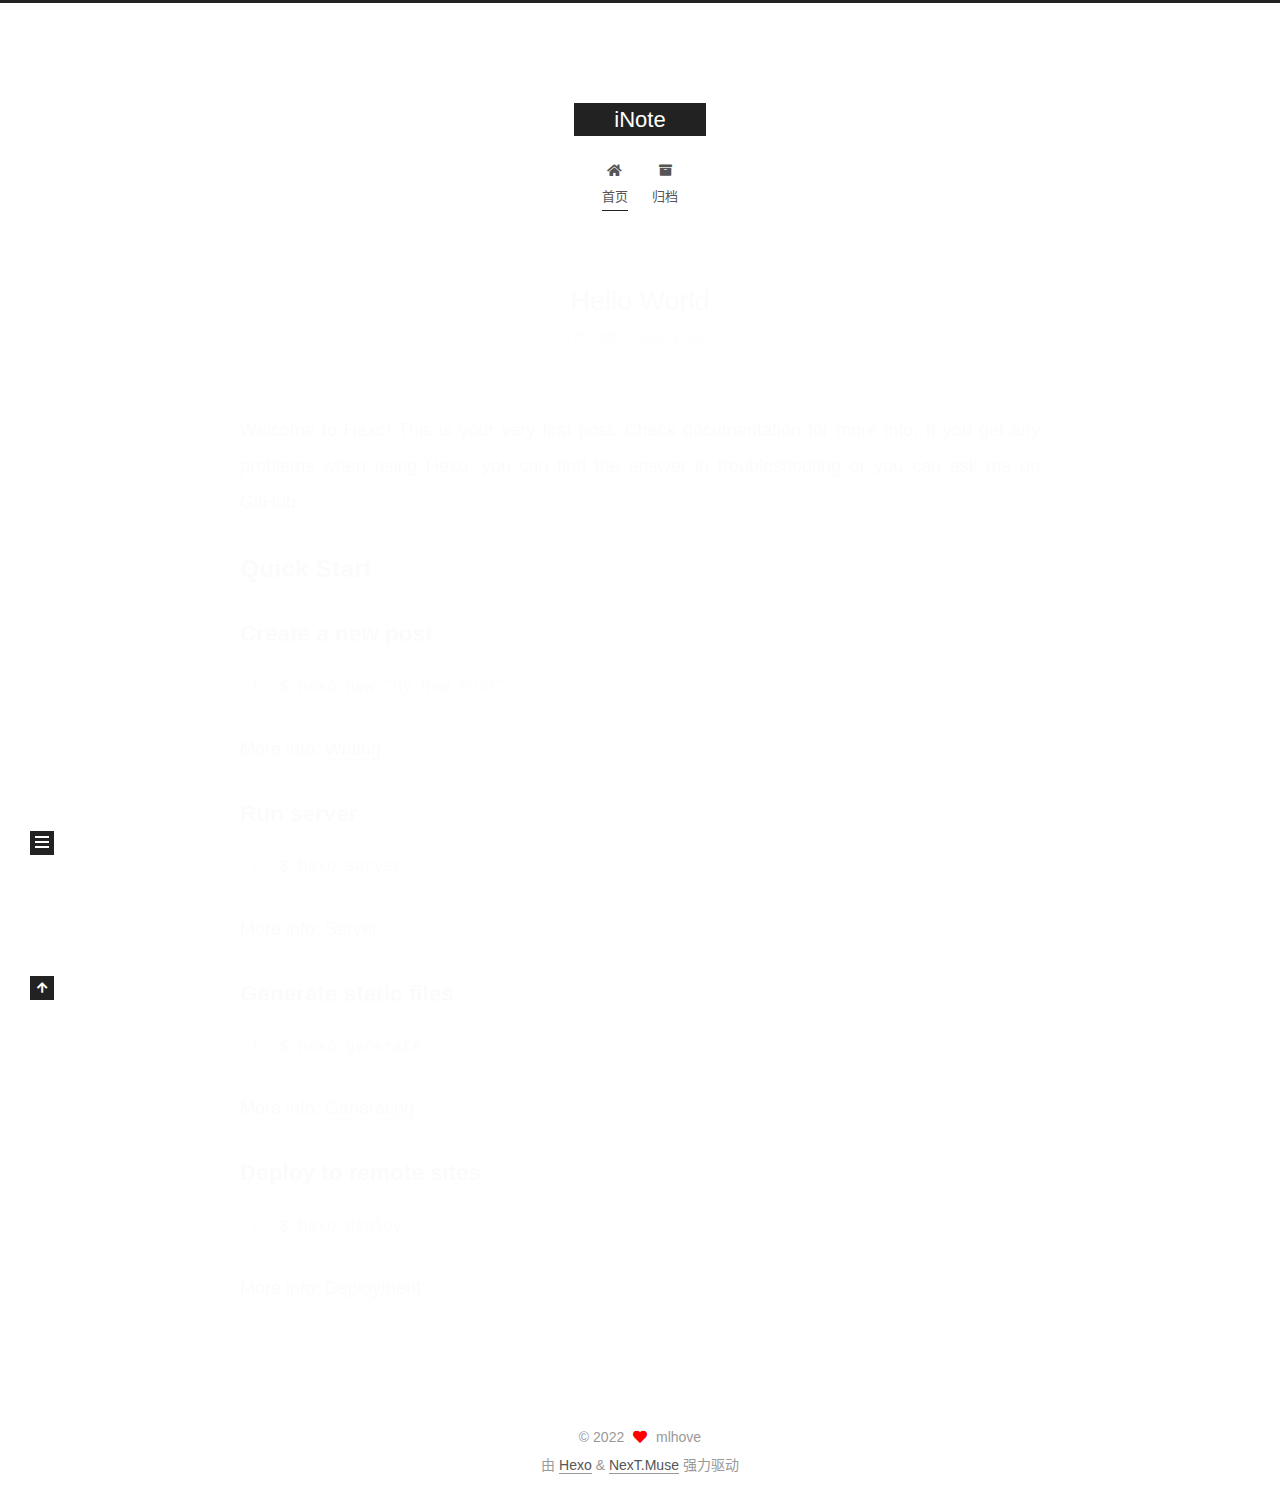
==== index.html @ d977b0d5 "Site updated: 2022-11-04 10:20:01" ====
<!DOCTYPE html>
<html lang="zh-CN">
<head>
  <meta charset="UTF-8">
<meta name="viewport" content="width=device-width, initial-scale=1, maximum-scale=2">
<meta name="theme-color" content="#222">
<meta name="generator" content="Hexo 6.3.0">
  <link rel="apple-touch-icon" sizes="180x180" href="/images/apple-touch-icon-next.png">
  <link rel="icon" type="image/png" sizes="32x32" href="/images/favicon-32x32-next.png">
  <link rel="icon" type="image/png" sizes="16x16" href="/images/favicon-16x16-next.png">
  <link rel="mask-icon" href="/images/logo.svg" color="#222">

<link rel="stylesheet" href="/css/main.css">


<link rel="stylesheet" href="/lib/font-awesome/css/all.min.css">

<script id="hexo-configurations">
    var NexT = window.NexT || {};
    var CONFIG = {"hostname":"mlhover.github.io","root":"/","scheme":"Muse","version":"7.8.0","exturl":false,"sidebar":{"position":"left","display":"post","padding":18,"offset":12,"onmobile":false},"copycode":{"enable":false,"show_result":false,"style":null},"back2top":{"enable":true,"sidebar":false,"scrollpercent":false},"bookmark":{"enable":false,"color":"#222","save":"auto"},"fancybox":false,"mediumzoom":false,"lazyload":false,"pangu":false,"comments":{"style":"tabs","active":null,"storage":true,"lazyload":false,"nav":null},"algolia":{"hits":{"per_page":10},"labels":{"input_placeholder":"Search for Posts","hits_empty":"We didn't find any results for the search: ${query}","hits_stats":"${hits} results found in ${time} ms"}},"localsearch":{"enable":false,"trigger":"auto","top_n_per_article":1,"unescape":false,"preload":false},"motion":{"enable":true,"async":false,"transition":{"post_block":"fadeIn","post_header":"slideDownIn","post_body":"slideDownIn","coll_header":"slideLeftIn","sidebar":"slideUpIn"}}};
  </script>

  <meta property="og:type" content="website">
<meta property="og:title" content="iNote">
<meta property="og:url" content="https://mlhover.github.io/index.html">
<meta property="og:site_name" content="iNote">
<meta property="og:locale" content="zh_CN">
<meta property="article:author" content="mlhove">
<meta name="twitter:card" content="summary">

<link rel="canonical" href="https://mlhover.github.io/">


<script id="page-configurations">
  // https://hexo.io/docs/variables.html
  CONFIG.page = {
    sidebar: "",
    isHome : true,
    isPost : false,
    lang   : 'zh-CN'
  };
</script>

  <title>iNote</title>
  






  <noscript>
  <style>
  .use-motion .brand,
  .use-motion .menu-item,
  .sidebar-inner,
  .use-motion .post-block,
  .use-motion .pagination,
  .use-motion .comments,
  .use-motion .post-header,
  .use-motion .post-body,
  .use-motion .collection-header { opacity: initial; }

  .use-motion .site-title,
  .use-motion .site-subtitle {
    opacity: initial;
    top: initial;
  }

  .use-motion .logo-line-before i { left: initial; }
  .use-motion .logo-line-after i { right: initial; }
  </style>
</noscript>

</head>

<body itemscope itemtype="http://schema.org/WebPage">
  <div class="container use-motion">
    <div class="headband"></div>

    <header class="header" itemscope itemtype="http://schema.org/WPHeader">
      <div class="header-inner"><div class="site-brand-container">
  <div class="site-nav-toggle">
    <div class="toggle" aria-label="切换导航栏">
      <span class="toggle-line toggle-line-first"></span>
      <span class="toggle-line toggle-line-middle"></span>
      <span class="toggle-line toggle-line-last"></span>
    </div>
  </div>

  <div class="site-meta">

    <a href="/" class="brand" rel="start">
      <span class="logo-line-before"><i></i></span>
      <h1 class="site-title">iNote</h1>
      <span class="logo-line-after"><i></i></span>
    </a>
  </div>

  <div class="site-nav-right">
    <div class="toggle popup-trigger">
    </div>
  </div>
</div>




<nav class="site-nav">
  <ul id="menu" class="main-menu menu">
        <li class="menu-item menu-item-home">

    <a href="/" rel="section"><i class="fa fa-home fa-fw"></i>首页</a>

  </li>
        <li class="menu-item menu-item-archives">

    <a href="/archives/" rel="section"><i class="fa fa-archive fa-fw"></i>归档</a>

  </li>
  </ul>
</nav>




</div>
    </header>

    
  <div class="back-to-top">
    <i class="fa fa-arrow-up"></i>
    <span>0%</span>
  </div>


    <main class="main">
      <div class="main-inner">
        <div class="content-wrap">
          

          <div class="content index posts-expand">
            
      
  
  
  <article itemscope itemtype="http://schema.org/Article" class="post-block" lang="zh-CN">
    <link itemprop="mainEntityOfPage" href="https://mlhover.github.io/2022/11/04/hello-world/">

    <span hidden itemprop="author" itemscope itemtype="http://schema.org/Person">
      <meta itemprop="image" content="/images/avatar.gif">
      <meta itemprop="name" content="mlhove">
      <meta itemprop="description" content="">
    </span>

    <span hidden itemprop="publisher" itemscope itemtype="http://schema.org/Organization">
      <meta itemprop="name" content="iNote">
    </span>
      <header class="post-header">
        <h2 class="post-title" itemprop="name headline">
          
            <a href="/2022/11/04/hello-world/" class="post-title-link" itemprop="url">Hello World</a>
        </h2>

        <div class="post-meta">
            <span class="post-meta-item">
              <span class="post-meta-item-icon">
                <i class="far fa-calendar"></i>
              </span>
              <span class="post-meta-item-text">发表于</span>

              <time title="创建时间：2022-11-04 09:50:57" itemprop="dateCreated datePublished" datetime="2022-11-04T09:50:57+08:00">2022-11-04</time>
            </span>

          

        </div>
      </header>

    
    
    
    <div class="post-body" itemprop="articleBody">

      
          <p>Welcome to <a target="_blank" rel="noopener" href="https://hexo.io/">Hexo</a>! This is your very first post. Check <a target="_blank" rel="noopener" href="https://hexo.io/docs/">documentation</a> for more info. If you get any problems when using Hexo, you can find the answer in <a target="_blank" rel="noopener" href="https://hexo.io/docs/troubleshooting.html">troubleshooting</a> or you can ask me on <a target="_blank" rel="noopener" href="https://github.com/hexojs/hexo/issues">GitHub</a>.</p>
<h2 id="Quick-Start"><a href="#Quick-Start" class="headerlink" title="Quick Start"></a>Quick Start</h2><h3 id="Create-a-new-post"><a href="#Create-a-new-post" class="headerlink" title="Create a new post"></a>Create a new post</h3><figure class="highlight bash"><table><tr><td class="gutter"><pre><span class="line">1</span><br></pre></td><td class="code"><pre><span class="line">$ hexo new <span class="string">&quot;My New Post&quot;</span></span><br></pre></td></tr></table></figure>

<p>More info: <a target="_blank" rel="noopener" href="https://hexo.io/docs/writing.html">Writing</a></p>
<h3 id="Run-server"><a href="#Run-server" class="headerlink" title="Run server"></a>Run server</h3><figure class="highlight bash"><table><tr><td class="gutter"><pre><span class="line">1</span><br></pre></td><td class="code"><pre><span class="line">$ hexo server</span><br></pre></td></tr></table></figure>

<p>More info: <a target="_blank" rel="noopener" href="https://hexo.io/docs/server.html">Server</a></p>
<h3 id="Generate-static-files"><a href="#Generate-static-files" class="headerlink" title="Generate static files"></a>Generate static files</h3><figure class="highlight bash"><table><tr><td class="gutter"><pre><span class="line">1</span><br></pre></td><td class="code"><pre><span class="line">$ hexo generate</span><br></pre></td></tr></table></figure>

<p>More info: <a target="_blank" rel="noopener" href="https://hexo.io/docs/generating.html">Generating</a></p>
<h3 id="Deploy-to-remote-sites"><a href="#Deploy-to-remote-sites" class="headerlink" title="Deploy to remote sites"></a>Deploy to remote sites</h3><figure class="highlight bash"><table><tr><td class="gutter"><pre><span class="line">1</span><br></pre></td><td class="code"><pre><span class="line">$ hexo deploy</span><br></pre></td></tr></table></figure>

<p>More info: <a target="_blank" rel="noopener" href="https://hexo.io/docs/one-command-deployment.html">Deployment</a></p>

      
    </div>

    
    
    
      <footer class="post-footer">
        <div class="post-eof"></div>
      </footer>
  </article>
  
  
  


  



          </div>
          

<script>
  window.addEventListener('tabs:register', () => {
    let { activeClass } = CONFIG.comments;
    if (CONFIG.comments.storage) {
      activeClass = localStorage.getItem('comments_active') || activeClass;
    }
    if (activeClass) {
      let activeTab = document.querySelector(`a[href="#comment-${activeClass}"]`);
      if (activeTab) {
        activeTab.click();
      }
    }
  });
  if (CONFIG.comments.storage) {
    window.addEventListener('tabs:click', event => {
      if (!event.target.matches('.tabs-comment .tab-content .tab-pane')) return;
      let commentClass = event.target.classList[1];
      localStorage.setItem('comments_active', commentClass);
    });
  }
</script>

        </div>
          
  
  <div class="toggle sidebar-toggle">
    <span class="toggle-line toggle-line-first"></span>
    <span class="toggle-line toggle-line-middle"></span>
    <span class="toggle-line toggle-line-last"></span>
  </div>

  <aside class="sidebar">
    <div class="sidebar-inner">

      <ul class="sidebar-nav motion-element">
        <li class="sidebar-nav-toc">
          文章目录
        </li>
        <li class="sidebar-nav-overview">
          站点概览
        </li>
      </ul>

      <!--noindex-->
      <div class="post-toc-wrap sidebar-panel">
      </div>
      <!--/noindex-->

      <div class="site-overview-wrap sidebar-panel">
        <div class="site-author motion-element" itemprop="author" itemscope itemtype="http://schema.org/Person">
  <p class="site-author-name" itemprop="name">mlhove</p>
  <div class="site-description" itemprop="description"></div>
</div>
<div class="site-state-wrap motion-element">
  <nav class="site-state">
      <div class="site-state-item site-state-posts">
          <a href="/archives/">
        
          <span class="site-state-item-count">1</span>
          <span class="site-state-item-name">日志</span>
        </a>
      </div>
  </nav>
</div>



      </div>

    </div>
  </aside>
  <div id="sidebar-dimmer"></div>


      </div>
    </main>

    <footer class="footer">
      <div class="footer-inner">
        

        

<div class="copyright">
  
  &copy; 
  <span itemprop="copyrightYear">2022</span>
  <span class="with-love">
    <i class="fa fa-heart"></i>
  </span>
  <span class="author" itemprop="copyrightHolder">mlhove</span>
</div>
  <div class="powered-by">由 <a href="https://hexo.io/" class="theme-link" rel="noopener" target="_blank">Hexo</a> & <a href="https://muse.theme-next.org/" class="theme-link" rel="noopener" target="_blank">NexT.Muse</a> 强力驱动
  </div>

        








      </div>
    </footer>
  </div>

  
  <script src="/lib/anime.min.js"></script>
  <script src="/lib/velocity/velocity.min.js"></script>
  <script src="/lib/velocity/velocity.ui.min.js"></script>

<script src="/js/utils.js"></script>

<script src="/js/motion.js"></script>


<script src="/js/schemes/muse.js"></script>


<script src="/js/next-boot.js"></script>




  















  

  

</body>
</html>
---- css/main.css ----
:root {
  --body-bg-color: #fff;
  --content-bg-color: #fff;
  --card-bg-color: #f5f5f5;
  --text-color: #555;
  --blockquote-color: #666;
  --link-color: #555;
  --link-hover-color: #222;
  --brand-color: #fff;
  --brand-hover-color: #fff;
  --table-row-odd-bg-color: #f9f9f9;
  --table-row-hover-bg-color: #f5f5f5;
  --menu-item-bg-color: #f5f5f5;
  --btn-default-bg: #222;
  --btn-default-color: #fff;
  --btn-default-border-color: #222;
  --btn-default-hover-bg: #fff;
  --btn-default-hover-color: #222;
  --btn-default-hover-border-color: #222;
}
html {
  line-height: 1.15; /* 1 */
  -webkit-text-size-adjust: 100%; /* 2 */
}
body {
  margin: 0;
}
main {
  display: block;
}
h1 {
  font-size: 2em;
  margin: 0.67em 0;
}
hr {
  box-sizing: content-box; /* 1 */
  height: 0; /* 1 */
  overflow: visible; /* 2 */
}
pre {
  font-family: monospace, monospace; /* 1 */
  font-size: 1em; /* 2 */
}
a {
  background: transparent;
}
abbr[title] {
  border-bottom: none; /* 1 */
  text-decoration: underline; /* 2 */
  text-decoration: underline dotted; /* 2 */
}
b,
strong {
  font-weight: bolder;
}
code,
kbd,
samp {
  font-family: monospace, monospace; /* 1 */
  font-size: 1em; /* 2 */
}
small {
  font-size: 80%;
}
sub,
sup {
  font-size: 75%;
  line-height: 0;
  position: relative;
  vertical-align: baseline;
}
sub {
  bottom: -0.25em;
}
sup {
  top: -0.5em;
}
img {
  border-style: none;
}
button,
input,
optgroup,
select,
textarea {
  font-family: inherit; /* 1 */
  font-size: 100%; /* 1 */
  line-height: 1.15; /* 1 */
  margin: 0; /* 2 */
}
button,
input {
/* 1 */
  overflow: visible;
}
button,
select {
/* 1 */
  text-transform: none;
}
button,
[type='button'],
[type='reset'],
[type='submit'] {
  -webkit-appearance: button;
}
button::-moz-focus-inner,
[type='button']::-moz-focus-inner,
[type='reset']::-moz-focus-inner,
[type='submit']::-moz-focus-inner {
  border-style: none;
  padding: 0;
}
button:-moz-focusring,
[type='button']:-moz-focusring,
[type='reset']:-moz-focusring,
[type='submit']:-moz-focusring {
  outline: 1px dotted ButtonText;
}
fieldset {
  padding: 0.35em 0.75em 0.625em;
}
legend {
  box-sizing: border-box; /* 1 */
  color: inherit; /* 2 */
  display: table; /* 1 */
  max-width: 100%; /* 1 */
  padding: 0; /* 3 */
  white-space: normal; /* 1 */
}
progress {
  vertical-align: baseline;
}
textarea {
  overflow: auto;
}
[type='checkbox'],
[type='radio'] {
  box-sizing: border-box; /* 1 */
  padding: 0; /* 2 */
}
[type='number']::-webkit-inner-spin-button,
[type='number']::-webkit-outer-spin-button {
  height: auto;
}
[type='search'] {
  outline-offset: -2px; /* 2 */
  -webkit-appearance: textfield; /* 1 */
}
[type='search']::-webkit-search-decoration {
  -webkit-appearance: none;
}
::-webkit-file-upload-button {
  font: inherit; /* 2 */
  -webkit-appearance: button; /* 1 */
}
details {
  display: block;
}
summary {
  display: list-item;
}
template {
  display: none;
}
[hidden] {
  display: none;
}
::selection {
  background: #262a30;
  color: #eee;
}
html,
body {
  height: 100%;
}
body {
  background: var(--body-bg-color);
  color: var(--text-color);
  font-family: 'Lato', "PingFang SC", "Microsoft YaHei", sans-serif;
  font-size: 1em;
  line-height: 2;
}
@media (max-width: 991px) {
  body {
    padding-left: 0 !important;
    padding-right: 0 !important;
  }
}
h1,
h2,
h3,
h4,
h5,
h6 {
  font-family: 'Lato', "PingFang SC", "Microsoft YaHei", sans-serif;
  font-weight: bold;
  line-height: 1.5;
  margin: 20px 0 15px;
}
h1 {
  font-size: 1.5em;
}
h2 {
  font-size: 1.375em;
}
h3 {
  font-size: 1.25em;
}
h4 {
  font-size: 1.125em;
}
h5 {
  font-size: 1em;
}
h6 {
  font-size: 0.875em;
}
p {
  margin: 0 0 20px 0;
}
a,
span.exturl {
  border-bottom: 1px solid #999;
  color: var(--link-color);
  outline: 0;
  text-decoration: none;
  overflow-wrap: break-word;
  word-wrap: break-word;
  cursor: pointer;
}
a:hover,
span.exturl:hover {
  border-bottom-color: var(--link-hover-color);
  color: var(--link-hover-color);
}
iframe,
img,
video {
  display: block;
  margin-left: auto;
  margin-right: auto;
  max-width: 100%;
}
hr {
  background-image: repeating-linear-gradient(-45deg, #ddd, #ddd 4px, transparent 4px, transparent 8px);
  border: 0;
  height: 3px;
  margin: 40px 0;
}
blockquote {
  border-left: 4px solid #ddd;
  color: var(--blockquote-color);
  margin: 0;
  padding: 0 15px;
}
blockquote cite::before {
  content: '-';
  padding: 0 5px;
}
dt {
  font-weight: bold;
}
dd {
  margin: 0;
  padding: 0;
}
kbd {
  background-color: #f5f5f5;
  background-image: linear-gradient(#eee, #fff, #eee);
  border: 1px solid #ccc;
  border-radius: 0.2em;
  box-shadow: 0.1em 0.1em 0.2em rgba(0,0,0,0.1);
  color: #555;
  font-family: inherit;
  padding: 0.1em 0.3em;
  white-space: nowrap;
}
.table-container {
  overflow: auto;
}
table {
  border-collapse: collapse;
  border-spacing: 0;
  font-size: 0.875em;
  margin: 0 0 20px 0;
  width: 100%;
}
tbody tr:nth-of-type(odd) {
  background: var(--table-row-odd-bg-color);
}
tbody tr:hover {
  background: var(--table-row-hover-bg-color);
}
caption,
th,
td {
  font-weight: normal;
  padding: 8px;
  vertical-align: middle;
}
th,
td {
  border: 1px solid #ddd;
  border-bottom: 3px solid #ddd;
}
th {
  font-weight: 700;
  padding-bottom: 10px;
}
td {
  border-bottom-width: 1px;
}
.btn {
  background: var(--btn-default-bg);
  border: 2px solid var(--btn-default-border-color);
  border-radius: 0;
  color: var(--btn-default-color);
  display: inline-block;
  font-size: 0.875em;
  line-height: 2;
  padding: 0 20px;
  text-decoration: none;
  transition-property: background-color;
  transition-delay: 0s;
  transition-duration: 0.2s;
  transition-timing-function: ease-in-out;
}
.btn:hover {
  background: var(--btn-default-hover-bg);
  border-color: var(--btn-default-hover-border-color);
  color: var(--btn-default-hover-color);
}
.btn + .btn {
  margin: 0 0 8px 8px;
}
.btn .fa-fw {
  text-align: left;
  width: 1.285714285714286em;
}
.toggle {
  line-height: 0;
}
.toggle .toggle-line {
  background: #fff;
  display: inline-block;
  height: 2px;
  left: 0;
  position: relative;
  top: 0;
  transition: all 0.4s;
  vertical-align: top;
  width: 100%;
}
.toggle .toggle-line:not(:first-child) {
  margin-top: 3px;
}
.toggle.toggle-arrow .toggle-line-first {
  left: 50%;
  top: 2px;
  transform: rotate(45deg);
  width: 50%;
}
.toggle.toggle-arrow .toggle-line-middle {
  left: 2px;
  width: 90%;
}
.toggle.toggle-arrow .toggle-line-last {
  left: 50%;
  top: -2px;
  transform: rotate(-45deg);
  width: 50%;
}
.toggle.toggle-close .toggle-line-first {
  transform: rotate(-45deg);
  top: 5px;
}
.toggle.toggle-close .toggle-line-middle {
  opacity: 0;
}
.toggle.toggle-close .toggle-line-last {
  transform: rotate(45deg);
  top: -5px;
}
.highlight,
pre {
  background: #f7f7f7;
  color: #4d4d4c;
  line-height: 1.6;
  margin: 0 auto 20px;
}
pre,
code {
  font-family: consolas, Menlo, monospace, "PingFang SC", "Microsoft YaHei";
}
code {
  background: #eee;
  border-radius: 3px;
  color: #555;
  padding: 2px 4px;
  overflow-wrap: break-word;
  word-wrap: break-word;
}
.highlight *::selection {
  background: #d6d6d6;
}
.highlight pre {
  border: 0;
  margin: 0;
  padding: 10px 0;
}
.highlight table {
  border: 0;
  margin: 0;
  width: auto;
}
.highlight td {
  border: 0;
  padding: 0;
}
.highlight figcaption {
  background: #eff2f3;
  color: #4d4d4c;
  display: flex;
  font-size: 0.875em;
  justify-content: space-between;
  line-height: 1.2;
  padding: 0.5em;
}
.highlight figcaption a {
  color: #4d4d4c;
}
.highlight figcaption a:hover {
  border-bottom-color: #4d4d4c;
}
.highlight .gutter {
  -moz-user-select: none;
  -ms-user-select: none;
  -webkit-user-select: none;
  user-select: none;
}
.highlight .gutter pre {
  background: #eff2f3;
  color: #869194;
  padding-left: 10px;
  padding-right: 10px;
  text-align: right;
}
.highlight .code pre {
  background: #f7f7f7;
  padding-left: 10px;
  width: 100%;
}
.gist table {
  width: auto;
}
.gist table td {
  border: 0;
}
pre {
  overflow: auto;
  padding: 10px;
}
pre code {
  background: none;
  color: #4d4d4c;
  font-size: 0.875em;
  padding: 0;
  text-shadow: none;
}
pre .deletion {
  background: #fdd;
}
pre .addition {
  background: #dfd;
}
pre .meta {
  color: #eab700;
  -moz-user-select: none;
  -ms-user-select: none;
  -webkit-user-select: none;
  user-select: none;
}
pre .comment {
  color: #8e908c;
}
pre .variable,
pre .attribute,
pre .tag,
pre .name,
pre .regexp,
pre .ruby .constant,
pre .xml .tag .title,
pre .xml .pi,
pre .xml .doctype,
pre .html .doctype,
pre .css .id,
pre .css .class,
pre .css .pseudo {
  color: #c82829;
}
pre .number,
pre .preprocessor,
pre .built_in,
pre .builtin-name,
pre .literal,
pre .params,
pre .constant,
pre .command {
  color: #f5871f;
}
pre .ruby .class .title,
pre .css .rules .attribute,
pre .string,
pre .symbol,
pre .value,
pre .inheritance,
pre .header,
pre .ruby .symbol,
pre .xml .cdata,
pre .special,
pre .formula {
  color: #718c00;
}
pre .title,
pre .css .hexcolor {
  color: #3e999f;
}
pre .function,
pre .python .decorator,
pre .python .title,
pre .ruby .function .title,
pre .ruby .title .keyword,
pre .perl .sub,
pre .javascript .title,
pre .coffeescript .title {
  color: #4271ae;
}
pre .keyword,
pre .javascript .function {
  color: #8959a8;
}
.blockquote-center {
  border-left: none;
  margin: 40px 0;
  padding: 0;
  position: relative;
  text-align: center;
}
.blockquote-center .fa {
  display: block;
  opacity: 0.6;
  position: absolute;
  width: 100%;
}
.blockquote-center .fa-quote-left {
  border-top: 1px solid #ccc;
  text-align: left;
  top: -20px;
}
.blockquote-center .fa-quote-right {
  border-bottom: 1px solid #ccc;
  text-align: right;
  bottom: -20px;
}
.blockquote-center p,
.blockquote-center div {
  text-align: center;
}
.post-body .group-picture img {
  margin: 0 auto;
  padding: 0 3px;
}
.group-picture-row {
  margin-bottom: 6px;
  overflow: hidden;
}
.group-picture-column {
  float: left;
  margin-bottom: 10px;
}
.post-body .label {
  color: #555;
  display: inline;
  padding: 0 2px;
}
.post-body .label.default {
  background: #f0f0f0;
}
.post-body .label.primary {
  background: #efe6f7;
}
.post-body .label.info {
  background: #e5f2f8;
}
.post-body .label.success {
  background: #e7f4e9;
}
.post-body .label.warning {
  background: #fcf6e1;
}
.post-body .label.danger {
  background: #fae8eb;
}
.post-body .tabs {
  margin-bottom: 20px;
}
.post-body .tabs,
.tabs-comment {
  display: block;
  padding-top: 10px;
  position: relative;
}
.post-body .tabs ul.nav-tabs,
.tabs-comment ul.nav-tabs {
  display: flex;
  flex-wrap: wrap;
  margin: 0;
  margin-bottom: -1px;
  padding: 0;
}
@media (max-width: 413px) {
  .post-body .tabs ul.nav-tabs,
  .tabs-comment ul.nav-tabs {
    display: block;
    margin-bottom: 5px;
  }
}
.post-body .tabs ul.nav-tabs li.tab,
.tabs-comment ul.nav-tabs li.tab {
  border-bottom: 1px solid #ddd;
  border-left: 1px solid transparent;
  border-right: 1px solid transparent;
  border-top: 3px solid transparent;
  flex-grow: 1;
  list-style-type: none;
  border-radius: 0 0 0 0;
}
@media (max-width: 413px) {
  .post-body .tabs ul.nav-tabs li.tab,
  .tabs-comment ul.nav-tabs li.tab {
    border-bottom: 1px solid transparent;
    border-left: 3px solid transparent;
    border-right: 1px solid transparent;
    border-top: 1px solid transparent;
  }
}
@media (max-width: 413px) {
  .post-body .tabs ul.nav-tabs li.tab,
  .tabs-comment ul.nav-tabs li.tab {
    border-radius: 0;
  }
}
.post-body .tabs ul.nav-tabs li.tab a,
.tabs-comment ul.nav-tabs li.tab a {
  border-bottom: initial;
  display: block;
  line-height: 1.8;
  outline: 0;
  padding: 0.25em 0.75em;
  text-align: center;
  transition-delay: 0s;
  transition-duration: 0.2s;
  transition-timing-function: ease-out;
}
.post-body .tabs ul.nav-tabs li.tab a i,
.tabs-comment ul.nav-tabs li.tab a i {
  width: 1.285714285714286em;
}
.post-body .tabs ul.nav-tabs li.tab.active,
.tabs-comment ul.nav-tabs li.tab.active {
  border-bottom: 1px solid transparent;
  border-left: 1px solid #ddd;
  border-right: 1px solid #ddd;
  border-top: 3px solid #fc6423;
}
@media (max-width: 413px) {
  .post-body .tabs ul.nav-tabs li.tab.active,
  .tabs-comment ul.nav-tabs li.tab.active {
    border-bottom: 1px solid #ddd;
    border-left: 3px solid #fc6423;
    border-right: 1px solid #ddd;
    border-top: 1px solid #ddd;
  }
}
.post-body .tabs ul.nav-tabs li.tab.active a,
.tabs-comment ul.nav-tabs li.tab.active a {
  color: var(--link-color);
  cursor: default;
}
.post-body .tabs .tab-content .tab-pane,
.tabs-comment .tab-content .tab-pane {
  border: 1px solid #ddd;
  border-top: 0;
  padding: 20px 20px 0 20px;
  border-radius: 0;
}
.post-body .tabs .tab-content .tab-pane:not(.active),
.tabs-comment .tab-content .tab-pane:not(.active) {
  display: none;
}
.post-body .tabs .tab-content .tab-pane.active,
.tabs-comment .tab-content .tab-pane.active {
  display: block;
}
.post-body .tabs .tab-content .tab-pane.active:nth-of-type(1),
.tabs-comment .tab-content .tab-pane.active:nth-of-type(1) {
  border-radius: 0 0 0 0;
}
@media (max-width: 413px) {
  .post-body .tabs .tab-content .tab-pane.active:nth-of-type(1),
  .tabs-comment .tab-content .tab-pane.active:nth-of-type(1) {
    border-radius: 0;
  }
}
.post-body .note {
  border-radius: 3px;
  margin-bottom: 20px;
  padding: 1em;
  position: relative;
  border: 1px solid #eee;
  border-left-width: 5px;
}
.post-body .note h2,
.post-body .note h3,
.post-body .note h4,
.post-body .note h5,
.post-body .note h6 {
  margin-top: 0;
  border-bottom: initial;
  margin-bottom: 0;
  padding-top: 0;
}
.post-body .note p:first-child,
.post-body .note ul:first-child,
.post-body .note ol:first-child,
.post-body .note table:first-child,
.post-body .note pre:first-child,
.post-body .note blockquote:first-child,
.post-body .note img:first-child {
  margin-top: 0;
}
.post-body .note p:last-child,
.post-body .note ul:last-child,
.post-body .note ol:last-child,
.post-body .note table:last-child,
.post-body .note pre:last-child,
.post-body .note blockquote:last-child,
.post-body .note img:last-child {
  margin-bottom: 0;
}
.post-body .note.default {
  border-left-color: #777;
}
.post-body .note.default h2,
.post-body .note.default h3,
.post-body .note.default h4,
.post-body .note.default h5,
.post-body .note.default h6 {
  color: #777;
}
.post-body .note.primary {
  border-left-color: #6f42c1;
}
.post-body .note.primary h2,
.post-body .note.primary h3,
.post-body .note.primary h4,
.post-body .note.primary h5,
.post-body .note.primary h6 {
  color: #6f42c1;
}
.post-body .note.info {
  border-left-color: #428bca;
}
.post-body .note.info h2,
.post-body .note.info h3,
.post-body .note.info h4,
.post-body .note.info h5,
.post-body .note.info h6 {
  color: #428bca;
}
.post-body .note.success {
  border-left-color: #5cb85c;
}
.post-body .note.success h2,
.post-body .note.success h3,
.post-body .note.success h4,
.post-body .note.success h5,
.post-body .note.success h6 {
  color: #5cb85c;
}
.post-body .note.warning {
  border-left-color: #f0ad4e;
}
.post-body .note.warning h2,
.post-body .note.warning h3,
.post-body .note.warning h4,
.post-body .note.warning h5,
.post-body .note.warning h6 {
  color: #f0ad4e;
}
.post-body .note.danger {
  border-left-color: #d9534f;
}
.post-body .note.danger h2,
.post-body .note.danger h3,
.post-body .note.danger h4,
.post-body .note.danger h5,
.post-body .note.danger h6 {
  color: #d9534f;
}
.pagination .prev,
.pagination .next,
.pagination .page-number,
.pagination .space {
  display: inline-block;
  margin: 0 10px;
  padding: 0 11px;
  position: relative;
  top: -1px;
}
@media (max-width: 767px) {
  .pagination .prev,
  .pagination .next,
  .pagination .page-number,
  .pagination .space {
    margin: 0 5px;
  }
}
.pagination {
  border-top: 1px solid #eee;
  margin: 120px 0 0;
  text-align: center;
}
.pagination .prev,
.pagination .next,
.pagination .page-number {
  border-bottom: 0;
  border-top: 1px solid #eee;
  transition-property: border-color;
  transition-delay: 0s;
  transition-duration: 0.2s;
  transition-timing-function: ease-in-out;
}
.pagination .prev:hover,
.pagination .next:hover,
.pagination .page-number:hover {
  border-top-color: #222;
}
.pagination .space {
  margin: 0;
  padding: 0;
}
.pagination .prev {
  margin-left: 0;
}
.pagination .next {
  margin-right: 0;
}
.pagination .page-number.current {
  background: #ccc;
  border-top-color: #ccc;
  color: #fff;
}
@media (max-width: 767px) {
  .pagination {
    border-top: none;
  }
  .pagination .prev,
  .pagination .next,
  .pagination .page-number {
    border-bottom: 1px solid #eee;
    border-top: 0;
    margin-bottom: 10px;
    padding: 0 10px;
  }
  .pagination .prev:hover,
  .pagination .next:hover,
  .pagination .page-number:hover {
    border-bottom-color: #222;
  }
}
.comments {
  margin-top: 60px;
  overflow: hidden;
}
.comment-button-group {
  display: flex;
  flex-wrap: wrap-reverse;
  justify-content: center;
  margin: 1em 0;
}
.comment-button-group .comment-button {
  margin: 0.1em 0.2em;
}
.comment-button-group .comment-button.active {
  background: var(--btn-default-hover-bg);
  border-color: var(--btn-default-hover-border-color);
  color: var(--btn-default-hover-color);
}
.comment-position {
  display: none;
}
.comment-position.active {
  display: block;
}
.tabs-comment {
  background: var(--content-bg-color);
  margin-top: 4em;
  padding-top: 0;
}
.tabs-comment .comments {
  border: 0;
  box-shadow: none;
  margin-top: 0;
  padding-top: 0;
}
.container {
  min-height: 100%;
  position: relative;
}
.main-inner {
  margin: 0 auto;
  width: 700px;
}
@media (min-width: 1200px) {
  .main-inner {
    width: 800px;
  }
}
@media (min-width: 1600px) {
  .main-inner {
    width: 900px;
  }
}
@media (max-width: 767px) {
  .content-wrap {
    padding: 0 20px;
  }
}
.header {
  background: transparent;
}
.header-inner {
  margin: 0 auto;
  width: 700px;
}
@media (min-width: 1200px) {
  .header-inner {
    width: 800px;
  }
}
@media (min-width: 1600px) {
  .header-inner {
    width: 900px;
  }
}
.site-brand-container {
  display: flex;
  flex-shrink: 0;
  padding: 0 10px;
}
.headband {
  background: #222;
  height: 3px;
}
.site-meta {
  flex-grow: 1;
  text-align: center;
}
@media (max-width: 767px) {
  .site-meta {
    text-align: center;
  }
}
.brand {
  border-bottom: none;
  color: var(--brand-color);
  display: inline-block;
  line-height: 1.375em;
  padding: 0 40px;
  position: relative;
}
.brand:hover {
  color: var(--brand-hover-color);
}
.site-title {
  font-family: 'Lato', "PingFang SC", "Microsoft YaHei", sans-serif;
  font-size: 1.375em;
  font-weight: normal;
  margin: 0;
}
.site-subtitle {
  color: #999;
  font-size: 0.8125em;
  margin: 10px 0;
}
.use-motion .brand {
  opacity: 0;
}
.use-motion .site-title,
.use-motion .site-subtitle,
.use-motion .custom-logo-image {
  opacity: 0;
  position: relative;
  top: -10px;
}
.site-nav-toggle,
.site-nav-right {
  display: none;
}
@media (max-width: 767px) {
  .site-nav-toggle,
  .site-nav-right {
    display: flex;
    flex-direction: column;
    justify-content: center;
  }
}
.site-nav-toggle .toggle,
.site-nav-right .toggle {
  color: var(--text-color);
  padding: 10px;
  width: 22px;
}
.site-nav-toggle .toggle .toggle-line,
.site-nav-right .toggle .toggle-line {
  background: var(--text-color);
  border-radius: 1px;
}
.site-nav {
  display: block;
}
@media (max-width: 767px) {
  .site-nav {
    clear: both;
    display: none;
  }
}
.site-nav.site-nav-on {
  display: block;
}
.menu {
  margin-top: 20px;
  padding-left: 0;
  text-align: center;
}
.menu-item {
  display: inline-block;
  list-style: none;
  margin: 0 10px;
}
@media (max-width: 767px) {
  .menu-item {
    display: block;
    margin-top: 10px;
  }
  .menu-item.menu-item-search {
    display: none;
  }
}
.menu-item a,
.menu-item span.exturl {
  border-bottom: 0;
  display: block;
  font-size: 0.8125em;
  transition-property: border-color;
  transition-delay: 0s;
  transition-duration: 0.2s;
  transition-timing-function: ease-in-out;
}
@media (hover: none) {
  .menu-item a:hover,
  .menu-item span.exturl:hover {
    border-bottom-color: transparent !important;
  }
}
.menu-item .fa,
.menu-item .fab,
.menu-item .far,
.menu-item .fas {
  margin-right: 8px;
}
.menu-item .badge {
  display: inline-block;
  font-weight: bold;
  line-height: 1;
  margin-left: 0.35em;
  margin-top: 0.35em;
  text-align: center;
  white-space: nowrap;
}
@media (max-width: 767px) {
  .menu-item .badge {
    float: right;
    margin-left: 0;
  }
}
.menu-item-active a,
.menu .menu-item a:hover,
.menu .menu-item span.exturl:hover {
  background: var(--menu-item-bg-color);
}
.use-motion .menu-item {
  opacity: 0;
}
.sidebar {
  background: #222;
  bottom: 0;
  box-shadow: inset 0 2px 6px #000;
  position: fixed;
  top: 0;
}
@media (max-width: 991px) {
  .sidebar {
    display: none;
  }
}
.sidebar-inner {
  color: #999;
  padding: 18px 10px;
  text-align: center;
}
.cc-license {
  margin-top: 10px;
  text-align: center;
}
.cc-license .cc-opacity {
  border-bottom: none;
  opacity: 0.7;
}
.cc-license .cc-opacity:hover {
  opacity: 0.9;
}
.cc-license img {
  display: inline-block;
}
.site-author-image {
  border: 2px solid #333;
  display: block;
  margin: 0 auto;
  max-width: 96px;
  padding: 2px;
}
.site-author-name {
  color: #f5f5f5;
  font-weight: normal;
  margin: 5px 0 0;
  text-align: center;
}
.site-description {
  color: #999;
  font-size: 1em;
  margin-top: 5px;
  text-align: center;
}
.links-of-author {
  margin-top: 15px;
}
.links-of-author a,
.links-of-author span.exturl {
  border-bottom-color: #555;
  display: inline-block;
  font-size: 0.8125em;
  margin-bottom: 10px;
  margin-right: 10px;
  vertical-align: middle;
}
.links-of-author a::before,
.links-of-author span.exturl::before {
  background: #f0ad28;
  border-radius: 50%;
  content: ' ';
  display: inline-block;
  height: 4px;
  margin-right: 3px;
  vertical-align: middle;
  width: 4px;
}
.sidebar-button {
  margin-top: 15px;
}
.sidebar-button a {
  border: 1px solid #fc6423;
  border-radius: 4px;
  color: #fc6423;
  display: inline-block;
  padding: 0 15px;
}
.sidebar-button a .fa,
.sidebar-button a .fab,
.sidebar-button a .far,
.sidebar-button a .fas {
  margin-right: 5px;
}
.sidebar-button a:hover {
  background: #fc6423;
  border: 1px solid #fc6423;
  color: #fff;
}
.sidebar-button a:hover .fa,
.sidebar-button a:hover .fab,
.sidebar-button a:hover .far,
.sidebar-button a:hover .fas {
  color: #fff;
}
.links-of-blogroll {
  font-size: 0.8125em;
  margin-top: 10px;
}
.links-of-blogroll-title {
  font-size: 0.875em;
  font-weight: 600;
  margin-top: 0;
}
.links-of-blogroll-list {
  list-style: none;
  margin: 0;
  padding: 0;
}
#sidebar-dimmer {
  display: none;
}
@media (max-width: 767px) {
  #sidebar-dimmer {
    background: #000;
    display: block;
    height: 100%;
    left: 100%;
    opacity: 0;
    position: fixed;
    top: 0;
    width: 100%;
    z-index: 1100;
  }
  .sidebar-active + #sidebar-dimmer {
    opacity: 0.7;
    transform: translateX(-100%);
    transition: opacity 0.5s;
  }
}
.sidebar-nav {
  margin: 0;
  padding-bottom: 20px;
  padding-left: 0;
}
.sidebar-nav li {
  border-bottom: 1px solid transparent;
  color: #666;
  cursor: pointer;
  display: inline-block;
  font-size: 0.875em;
}
.sidebar-nav li.sidebar-nav-overview {
  margin-left: 10px;
}
.sidebar-nav li:hover {
  color: #f5f5f5;
}
.sidebar-nav .sidebar-nav-active {
  border-bottom-color: #87daff;
  color: #87daff;
}
.sidebar-nav .sidebar-nav-active:hover {
  color: #87daff;
}
.sidebar-panel {
  display: none;
  overflow-x: hidden;
  overflow-y: auto;
}
.sidebar-panel-active {
  display: block;
}
.sidebar-toggle {
  background: #222;
  bottom: 45px;
  cursor: pointer;
  height: 14px;
  left: 30px;
  padding: 5px;
  position: fixed;
  width: 14px;
  z-index: 1300;
}
@media (max-width: 991px) {
  .sidebar-toggle {
    left: 20px;
    opacity: 0.8;
    display: none;
  }
}
.sidebar-toggle:hover .toggle-line {
  background: #87daff;
}
.post-toc {
  font-size: 0.875em;
}
.post-toc ol {
  list-style: none;
  margin: 0;
  padding: 0 2px 5px 10px;
  text-align: left;
}
.post-toc ol > ol {
  padding-left: 0;
}
.post-toc ol a {
  transition-property: all;
  transition-delay: 0s;
  transition-duration: 0.2s;
  transition-timing-function: ease-in-out;
}
.post-toc .nav-item {
  line-height: 1.8;
  overflow: hidden;
  text-overflow: ellipsis;
  white-space: nowrap;
}
.post-toc .nav .nav-child {
  display: none;
}
.post-toc .nav .active > .nav-child {
  display: block;
}
.post-toc .nav .active-current > .nav-child {
  display: block;
}
.post-toc .nav .active-current > .nav-child > .nav-item {
  display: block;
}
.post-toc .nav .active > a {
  border-bottom-color: #87daff;
  color: #87daff;
}
.post-toc .nav .active-current > a {
  color: #87daff;
}
.post-toc .nav .active-current > a:hover {
  color: #87daff;
}
.site-state {
  display: flex;
  justify-content: center;
  line-height: 1.4;
  margin-top: 10px;
  overflow: hidden;
  text-align: center;
  white-space: nowrap;
}
.site-state-item {
  padding: 0 15px;
}
.site-state-item:not(:first-child) {
  border-left: 1px solid #333;
}
.site-state-item a {
  border-bottom: none;
}
.site-state-item-count {
  display: block;
  font-size: 1.25em;
  font-weight: 600;
  text-align: center;
}
.site-state-item-name {
  color: inherit;
  font-size: 0.875em;
}
.footer {
  color: #999;
  font-size: 0.875em;
  padding: 20px 0;
}
.footer.footer-fixed {
  bottom: 0;
  left: 0;
  position: absolute;
  right: 0;
}
.footer-inner {
  box-sizing: border-box;
  margin: 0 auto;
  text-align: center;
  width: 700px;
}
@media (min-width: 1200px) {
  .footer-inner {
    width: 800px;
  }
}
@media (min-width: 1600px) {
  .footer-inner {
    width: 900px;
  }
}
.languages {
  display: inline-block;
  font-size: 1.125em;
  position: relative;
}
.languages .lang-select-label span {
  margin: 0 0.5em;
}
.languages .lang-select {
  height: 100%;
  left: 0;
  opacity: 0;
  position: absolute;
  top: 0;
  width: 100%;
}
.with-love {
  color: #ff0000;
  display: inline-block;
  margin: 0 5px;
}
.powered-by,
.theme-info {
  display: inline-block;
}
@-moz-keyframes iconAnimate {
  0%, 100% {
    transform: scale(1);
  }
  10%, 30% {
    transform: scale(0.9);
  }
  20%, 40%, 60%, 80% {
    transform: scale(1.1);
  }
  50%, 70% {
    transform: scale(1.1);
  }
}
@-webkit-keyframes iconAnimate {
  0%, 100% {
    transform: scale(1);
  }
  10%, 30% {
    transform: scale(0.9);
  }
  20%, 40%, 60%, 80% {
    transform: scale(1.1);
  }
  50%, 70% {
    transform: scale(1.1);
  }
}
@-o-keyframes iconAnimate {
  0%, 100% {
    transform: scale(1);
  }
  10%, 30% {
    transform: scale(0.9);
  }
  20%, 40%, 60%, 80% {
    transform: scale(1.1);
  }
  50%, 70% {
    transform: scale(1.1);
  }
}
@keyframes iconAnimate {
  0%, 100% {
    transform: scale(1);
  }
  10%, 30% {
    transform: scale(0.9);
  }
  20%, 40%, 60%, 80% {
    transform: scale(1.1);
  }
  50%, 70% {
    transform: scale(1.1);
  }
}
.back-to-top {
  font-size: 12px;
  text-align: center;
  transition-delay: 0s;
  transition-duration: 0.2s;
  transition-timing-function: ease-in-out;
}
.back-to-top {
  background: #222;
  bottom: -100px;
  box-sizing: border-box;
  color: #fff;
  cursor: pointer;
  left: 30px;
  opacity: 1;
  padding: 0 6px;
  position: fixed;
  transition-property: bottom;
  z-index: 1300;
  width: 24px;
}
.back-to-top span {
  display: none;
}
.back-to-top:hover {
  color: #87daff;
}
.back-to-top.back-to-top-on {
  bottom: 19px;
}
@media (max-width: 991px) {
  .back-to-top {
    left: 20px;
    opacity: 0.8;
  }
}
.post-body {
  font-family: 'Lato', "PingFang SC", "Microsoft YaHei", sans-serif;
  overflow-wrap: break-word;
  word-wrap: break-word;
}
@media (min-width: 1200px) {
  .post-body {
    font-size: 1.125em;
  }
}
.post-body .exturl .fa {
  font-size: 0.875em;
  margin-left: 4px;
}
.post-body .image-caption,
.post-body .figure .caption {
  color: #999;
  font-size: 0.875em;
  font-weight: bold;
  line-height: 1;
  margin: -20px auto 15px;
  text-align: center;
}
.post-sticky-flag {
  display: inline-block;
  transform: rotate(30deg);
}
.post-button {
  margin-top: 40px;
  text-align: center;
}
.use-motion .post-block,
.use-motion .pagination,
.use-motion .comments {
  opacity: 0;
}
.use-motion .post-header {
  opacity: 0;
}
.use-motion .post-body {
  opacity: 0;
}
.use-motion .collection-header {
  opacity: 0;
}
.posts-collapse {
  margin-left: 35px;
  position: relative;
}
@media (max-width: 767px) {
  .posts-collapse {
    margin-left: 0px;
    margin-right: 0px;
  }
}
.posts-collapse .collection-title {
  font-size: 1.125em;
  position: relative;
}
.posts-collapse .collection-title::before {
  background: #999;
  border: 1px solid #fff;
  border-radius: 50%;
  content: ' ';
  height: 10px;
  left: 0;
  margin-left: -6px;
  margin-top: -4px;
  position: absolute;
  top: 50%;
  width: 10px;
}
.posts-collapse .collection-year {
  font-size: 1.5em;
  font-weight: bold;
  margin: 60px 0;
  position: relative;
}
.posts-collapse .collection-year::before {
  background: #bbb;
  border-radius: 50%;
  content: ' ';
  height: 8px;
  left: 0;
  margin-left: -4px;
  margin-top: -4px;
  position: absolute;
  top: 50%;
  width: 8px;
}
.posts-collapse .collection-header {
  display: block;
  margin: 0 0 0 20px;
}
.posts-collapse .collection-header small {
  color: #bbb;
  margin-left: 5px;
}
.posts-collapse .post-header {
  border-bottom: 1px dashed #ccc;
  margin: 30px 0;
  padding-left: 15px;
  position: relative;
  transition-property: border;
  transition-delay: 0s;
  transition-duration: 0.2s;
  transition-timing-function: ease-in-out;
}
.posts-collapse .post-header::before {
  background: #bbb;
  border: 1px solid #fff;
  border-radius: 50%;
  content: ' ';
  height: 6px;
  left: 0;
  margin-left: -4px;
  position: absolute;
  top: 0.75em;
  transition-property: background;
  width: 6px;
  transition-delay: 0s;
  transition-duration: 0.2s;
  transition-timing-function: ease-in-out;
}
.posts-collapse .post-header:hover {
  border-bottom-color: #666;
}
.posts-collapse .post-header:hover::before {
  background: #222;
}
.posts-collapse .post-meta {
  display: inline;
  font-size: 0.75em;
  margin-right: 10px;
}
.posts-collapse .post-title {
  display: inline;
}
.posts-collapse .post-title a,
.posts-collapse .post-title span.exturl {
  border-bottom: none;
  color: var(--link-color);
}
.posts-collapse .post-title .fa-external-link-alt {
  font-size: 0.875em;
  margin-left: 5px;
}
.posts-collapse::before {
  background: #f5f5f5;
  content: ' ';
  height: 100%;
  left: 0;
  margin-left: -2px;
  position: absolute;
  top: 1.25em;
  width: 4px;
}
.post-eof {
  background: #ccc;
  height: 1px;
  margin: 80px auto 60px;
  text-align: center;
  width: 8%;
}
.post-block:last-of-type .post-eof {
  display: none;
}
.content {
  padding-top: 40px;
}
@media (min-width: 992px) {
  .post-body {
    text-align: justify;
  }
}
@media (max-width: 991px) {
  .post-body {
    text-align: justify;
  }
}
.post-body h1,
.post-body h2,
.post-body h3,
.post-body h4,
.post-body h5,
.post-body h6 {
  padding-top: 10px;
}
.post-body h1 .header-anchor,
.post-body h2 .header-anchor,
.post-body h3 .header-anchor,
.post-body h4 .header-anchor,
.post-body h5 .header-anchor,
.post-body h6 .header-anchor {
  border-bottom-style: none;
  color: #ccc;
  float: right;
  margin-left: 10px;
  visibility: hidden;
}
.post-body h1 .header-anchor:hover,
.post-body h2 .header-anchor:hover,
.post-body h3 .header-anchor:hover,
.post-body h4 .header-anchor:hover,
.post-body h5 .header-anchor:hover,
.post-body h6 .header-anchor:hover {
  color: inherit;
}
.post-body h1:hover .header-anchor,
.post-body h2:hover .header-anchor,
.post-body h3:hover .header-anchor,
.post-body h4:hover .header-anchor,
.post-body h5:hover .header-anchor,
.post-body h6:hover .header-anchor {
  visibility: visible;
}
.post-body iframe,
.post-body img,
.post-body video {
  margin-bottom: 20px;
}
.post-body .video-container {
  height: 0;
  margin-bottom: 20px;
  overflow: hidden;
  padding-top: 75%;
  position: relative;
  width: 100%;
}
.post-body .video-container iframe,
.post-body .video-container object,
.post-body .video-container embed {
  height: 100%;
  left: 0;
  margin: 0;
  position: absolute;
  top: 0;
  width: 100%;
}
.post-gallery {
  align-items: center;
  display: grid;
  grid-gap: 10px;
  grid-template-columns: 1fr 1fr 1fr;
  margin-bottom: 20px;
}
@media (max-width: 767px) {
  .post-gallery {
    grid-template-columns: 1fr 1fr;
  }
}
.post-gallery a {
  border: 0;
}
.post-gallery img {
  margin: 0;
}
.posts-expand .post-header {
  font-size: 1.125em;
}
.posts-expand .post-title {
  font-size: 1.5em;
  font-weight: normal;
  margin: initial;
  text-align: center;
  overflow-wrap: break-word;
  word-wrap: break-word;
}
.posts-expand .post-title-link {
  border-bottom: none;
  color: var(--link-color);
  display: inline-block;
  position: relative;
  vertical-align: top;
}
.posts-expand .post-title-link::before {
  background: var(--link-color);
  bottom: 0;
  content: '';
  height: 2px;
  left: 0;
  position: absolute;
  transform: scaleX(0);
  visibility: hidden;
  width: 100%;
  transition-delay: 0s;
  transition-duration: 0.2s;
  transition-timing-function: ease-in-out;
}
.posts-expand .post-title-link:hover::before {
  transform: scaleX(1);
  visibility: visible;
}
.posts-expand .post-title-link .fa-external-link-alt {
  font-size: 0.875em;
  margin-left: 5px;
}
.posts-expand .post-meta {
  color: #999;
  font-family: 'Lato', "PingFang SC", "Microsoft YaHei", sans-serif;
  font-size: 0.75em;
  margin: 3px 0 60px 0;
  text-align: center;
}
.posts-expand .post-meta .post-description {
  font-size: 0.875em;
  margin-top: 2px;
}
.posts-expand .post-meta time {
  border-bottom: 1px dashed #999;
  cursor: pointer;
}
.post-meta .post-meta-item + .post-meta-item::before {
  content: '|';
  margin: 0 0.5em;
}
.post-meta-divider {
  margin: 0 0.5em;
}
.post-meta-item-icon {
  margin-right: 3px;
}
@media (max-width: 991px) {
  .post-meta-item-icon {
    display: inline-block;
  }
}
@media (max-width: 991px) {
  .post-meta-item-text {
    display: none;
  }
}
.post-nav {
  border-top: 1px solid #eee;
  display: flex;
  justify-content: space-between;
  margin-top: 15px;
  padding: 10px 5px 0;
}
.post-nav-item {
  flex: 1;
}
.post-nav-item a {
  border-bottom: none;
  display: block;
  font-size: 0.875em;
  line-height: 1.6;
  position: relative;
}
.post-nav-item a:active {
  top: 2px;
}
.post-nav-item .fa {
  font-size: 0.75em;
}
.post-nav-item:first-child {
  margin-right: 15px;
}
.post-nav-item:first-child .fa {
  margin-right: 5px;
}
.post-nav-item:last-child {
  margin-left: 15px;
  text-align: right;
}
.post-nav-item:last-child .fa {
  margin-left: 5px;
}
.rtl.post-body p,
.rtl.post-body a,
.rtl.post-body h1,
.rtl.post-body h2,
.rtl.post-body h3,
.rtl.post-body h4,
.rtl.post-body h5,
.rtl.post-body h6,
.rtl.post-body li,
.rtl.post-body ul,
.rtl.post-body ol {
  direction: rtl;
  font-family: UKIJ Ekran;
}
.rtl.post-title {
  font-family: UKIJ Ekran;
}
.post-tags {
  margin-top: 40px;
  text-align: center;
}
.post-tags a {
  display: inline-block;
  font-size: 0.8125em;
}
.post-tags a:not(:last-child) {
  margin-right: 10px;
}
.post-widgets {
  border-top: 1px solid #eee;
  margin-top: 15px;
  text-align: center;
}
.wp_rating {
  height: 20px;
  line-height: 20px;
  margin-top: 10px;
  padding-top: 6px;
  text-align: center;
}
.social-like {
  display: flex;
  font-size: 0.875em;
  justify-content: center;
  text-align: center;
}
.reward-container {
  margin: 20px auto;
  padding: 10px 0;
  text-align: center;
  width: 90%;
}
.reward-container button {
  background: transparent;
  border: 1px solid #fc6423;
  border-radius: 0;
  color: #fc6423;
  cursor: pointer;
  line-height: 2;
  outline: 0;
  padding: 0 15px;
  vertical-align: text-top;
}
.reward-container button:hover {
  background: #fc6423;
  border: 1px solid transparent;
  color: #fa9366;
}
#qr {
  padding-top: 20px;
}
#qr a {
  border: 0;
}
#qr img {
  display: inline-block;
  margin: 0.8em 2em 0 2em;
  max-width: 100%;
  width: 180px;
}
#qr p {
  text-align: center;
}
.category-all-page .category-all-title {
  text-align: center;
}
.category-all-page .category-all {
  margin-top: 20px;
}
.category-all-page .category-list {
  list-style: none;
  margin: 0;
  padding: 0;
}
.category-all-page .category-list-item {
  margin: 5px 10px;
}
.category-all-page .category-list-count {
  color: #bbb;
}
.category-all-page .category-list-count::before {
  content: ' (';
  display: inline;
}
.category-all-page .category-list-count::after {
  content: ') ';
  display: inline;
}
.category-all-page .category-list-child {
  padding-left: 10px;
}
.event-list {
  padding: 0;
}
.event-list hr {
  background: #222;
  margin: 20px 0 45px 0;
}
.event-list hr::after {
  background: #222;
  color: #fff;
  content: 'NOW';
  display: inline-block;
  font-weight: bold;
  padding: 0 5px;
  text-align: right;
}
.event-list .event {
  background: #222;
  margin: 20px 0;
  min-height: 40px;
  padding: 15px 0 15px 10px;
}
.event-list .event .event-summary {
  color: #fff;
  margin: 0;
  padding-bottom: 3px;
}
.event-list .event .event-summary::before {
  animation: dot-flash 1s alternate infinite ease-in-out;
  color: #fff;
  content: '\f111';
  display: inline-block;
  font-size: 10px;
  margin-right: 25px;
  vertical-align: middle;
  font-family: 'Font Awesome 5 Free';
  font-weight: 900;
}
.event-list .event .event-relative-time {
  color: #bbb;
  display: inline-block;
  font-size: 12px;
  font-weight: normal;
  padding-left: 12px;
}
.event-list .event .event-details {
  color: #fff;
  display: block;
  line-height: 18px;
  margin-left: 56px;
  padding-bottom: 6px;
  padding-top: 3px;
  text-indent: -24px;
}
.event-list .event .event-details::before {
  color: #fff;
  display: inline-block;
  margin-right: 9px;
  text-align: center;
  text-indent: 0;
  width: 14px;
  font-family: 'Font Awesome 5 Free';
  font-weight: 900;
}
.event-list .event .event-details.event-location::before {
  content: '\f041';
}
.event-list .event .event-details.event-duration::before {
  content: '\f017';
}
.event-list .event-past {
  background: #f5f5f5;
}
.event-list .event-past .event-summary,
.event-list .event-past .event-details {
  color: #bbb;
  opacity: 0.9;
}
.event-list .event-past .event-summary::before,
.event-list .event-past .event-details::before {
  animation: none;
  color: #bbb;
}
@-moz-keyframes dot-flash {
  from {
    opacity: 1;
    transform: scale(1);
  }
  to {
    opacity: 0;
    transform: scale(0.8);
  }
}
@-webkit-keyframes dot-flash {
  from {
    opacity: 1;
    transform: scale(1);
  }
  to {
    opacity: 0;
    transform: scale(0.8);
  }
}
@-o-keyframes dot-flash {
  from {
    opacity: 1;
    transform: scale(1);
  }
  to {
    opacity: 0;
    transform: scale(0.8);
  }
}
@keyframes dot-flash {
  from {
    opacity: 1;
    transform: scale(1);
  }
  to {
    opacity: 0;
    transform: scale(0.8);
  }
}
ul.breadcrumb {
  font-size: 0.75em;
  list-style: none;
  margin: 1em 0;
  padding: 0 2em;
  text-align: center;
}
ul.breadcrumb li {
  display: inline;
}
ul.breadcrumb li + li::before {
  content: '/\00a0';
  font-weight: normal;
  padding: 0.5em;
}
ul.breadcrumb li + li:last-child {
  font-weight: bold;
}
.tag-cloud {
  text-align: center;
}
.tag-cloud a {
  display: inline-block;
  margin: 10px;
}
.tag-cloud a:hover {
  color: var(--link-hover-color) !important;
}
@media (max-width: 767px) {
  .header-inner,
  .main-inner,
  .footer-inner {
    width: auto;
  }
}
.header-inner {
  padding-top: 100px;
}
@media (max-width: 767px) {
  .header-inner {
    padding-top: 50px;
  }
}
.main-inner {
  padding-bottom: 60px;
}
.content {
  padding-top: 70px;
}
@media (max-width: 767px) {
  .content {
    padding-top: 35px;
  }
}
embed {
  display: block;
  margin: 0 auto 25px auto;
}
.custom-logo .site-meta-headline {
  text-align: center;
}
.custom-logo .site-title {
  color: #222;
  margin: 10px auto 0;
}
.custom-logo .site-title a {
  border: 0;
}
.custom-logo-image {
  background: #fff;
  margin: 0 auto;
  max-width: 150px;
  padding: 5px;
}
.brand {
  background: var(--btn-default-bg);
}
@media (max-width: 767px) {
  .site-nav {
    border-bottom: 1px solid #ddd;
    border-top: 1px solid #ddd;
    left: 0;
    margin: 0;
    padding: 0;
    width: 100%;
  }
}
@media (max-width: 767px) {
  .menu {
    text-align: left;
  }
}
.menu-item-active a,
.menu .menu-item a:hover,
.menu .menu-item span.exturl:hover {
  background: transparent;
  border-bottom: 1px solid var(--link-hover-color) !important;
}
@media (max-width: 767px) {
  .menu-item-active a,
  .menu .menu-item a:hover,
  .menu .menu-item span.exturl:hover {
    border-bottom: 1px dotted #ddd !important;
  }
}
@media (max-width: 767px) {
  .menu .menu-item {
    margin: 0 10px;
  }
}
.menu .menu-item a,
.menu .menu-item span.exturl {
  border-bottom: 1px solid transparent;
}
@media (max-width: 767px) {
  .menu .menu-item a,
  .menu .menu-item span.exturl {
    padding: 5px 10px;
  }
}
@media (min-width: 768px) {
  .menu .menu-item .fa,
  .menu .menu-item .fab,
  .menu .menu-item .far,
  .menu .menu-item .fas {
    display: block;
    line-height: 2;
    margin-right: 0;
    width: 100%;
  }
}
.menu .menu-item .badge {
  background: #eee;
  padding: 1px 4px;
}
.sub-menu {
  margin: 10px 0;
}
.sub-menu .menu-item {
  display: inline-block;
}
.sidebar {
  left: -320px;
}
.sidebar.sidebar-active {
  left: 0;
}
.sidebar {
  width: 320px;
  z-index: 1200;
  transition-delay: 0s;
  transition-duration: 0.2s;
  transition-timing-function: ease-out;
}
.sidebar a,
.sidebar span.exturl {
  border-bottom-color: #555;
  color: #999;
}
.sidebar a:hover,
.sidebar span.exturl:hover {
  border-bottom-color: #eee;
  color: #eee;
}
.links-of-blogroll-item {
  padding: 2px 10px;
}
.links-of-blogroll-item a,
.links-of-blogroll-item span.exturl {
  box-sizing: border-box;
  display: inline-block;
  max-width: 280px;
  overflow: hidden;
  text-overflow: ellipsis;
  white-space: nowrap;
}
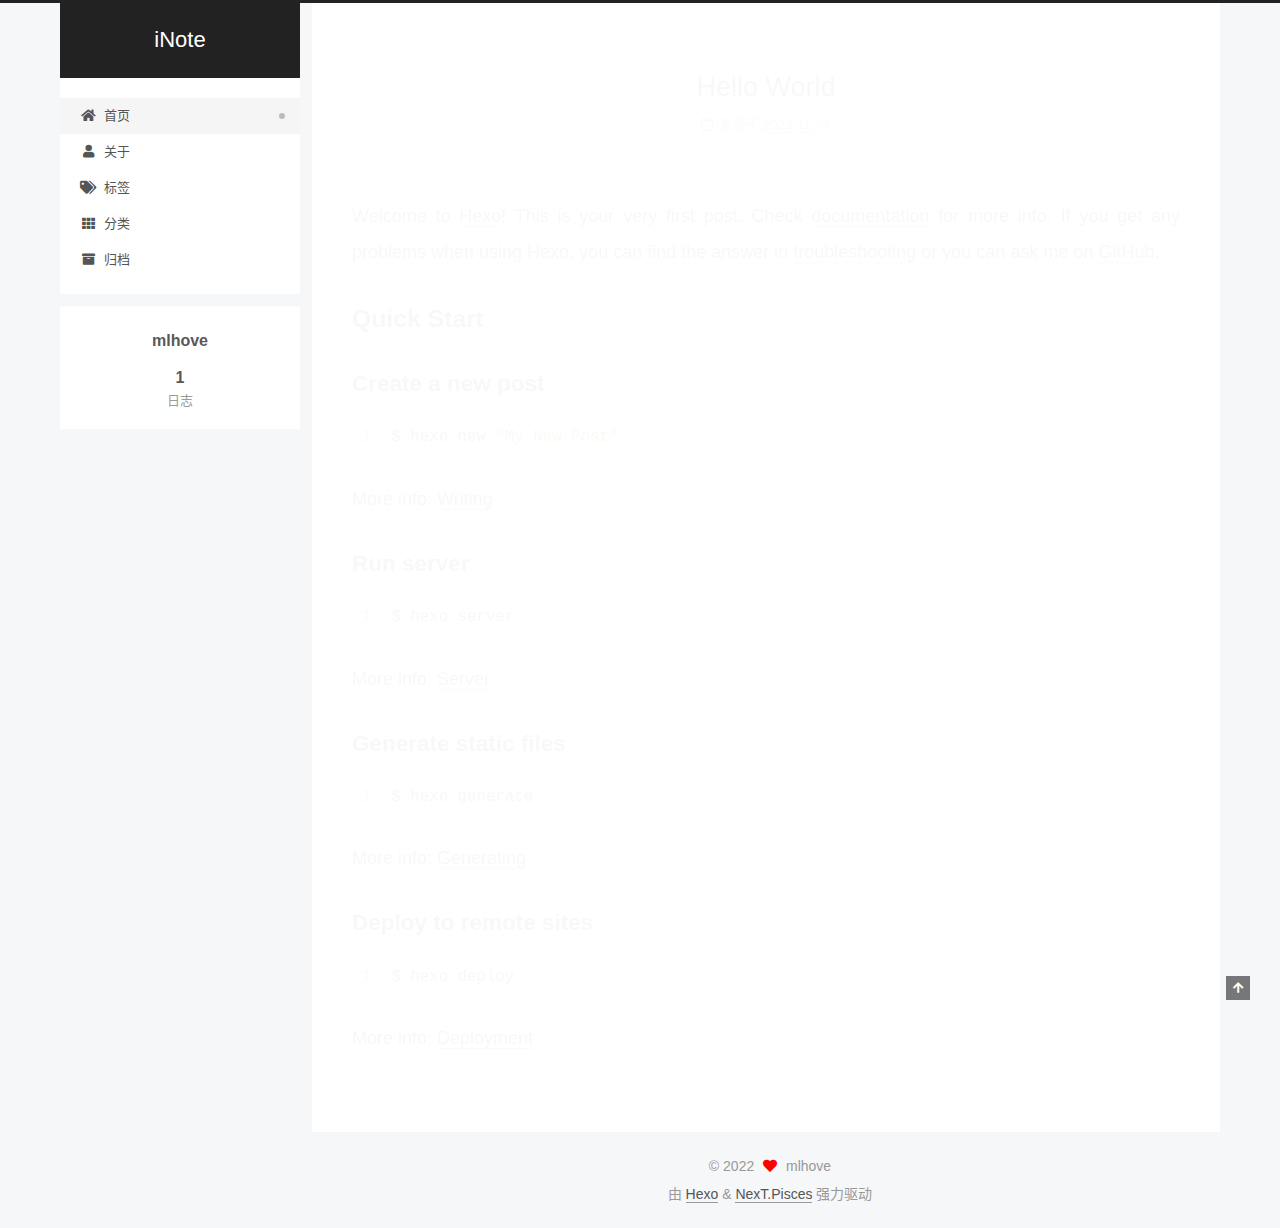
==== commit dc8b59e3: "Site updated: 2022-11-04 10:23:50" ====
--- a/index.html
+++ b/index.html
@@ -17,7 +17,7 @@
 
 <script id="hexo-configurations">
     var NexT = window.NexT || {};
-    var CONFIG = {"hostname":"mlhover.github.io","root":"/","scheme":"Muse","version":"7.8.0","exturl":false,"sidebar":{"position":"left","display":"post","padding":18,"offset":12,"onmobile":false},"copycode":{"enable":false,"show_result":false,"style":null},"back2top":{"enable":true,"sidebar":false,"scrollpercent":false},"bookmark":{"enable":false,"color":"#222","save":"auto"},"fancybox":false,"mediumzoom":false,"lazyload":false,"pangu":false,"comments":{"style":"tabs","active":null,"storage":true,"lazyload":false,"nav":null},"algolia":{"hits":{"per_page":10},"labels":{"input_placeholder":"Search for Posts","hits_empty":"We didn't find any results for the search: ${query}","hits_stats":"${hits} results found in ${time} ms"}},"localsearch":{"enable":false,"trigger":"auto","top_n_per_article":1,"unescape":false,"preload":false},"motion":{"enable":true,"async":false,"transition":{"post_block":"fadeIn","post_header":"slideDownIn","post_body":"slideDownIn","coll_header":"slideLeftIn","sidebar":"slideUpIn"}}};
+    var CONFIG = {"hostname":"mlhover.github.io","root":"/","scheme":"Pisces","version":"7.8.0","exturl":false,"sidebar":{"position":"left","display":"post","padding":18,"offset":12,"onmobile":false},"copycode":{"enable":false,"show_result":false,"style":null},"back2top":{"enable":true,"sidebar":false,"scrollpercent":false},"bookmark":{"enable":false,"color":"#222","save":"auto"},"fancybox":false,"mediumzoom":false,"lazyload":false,"pangu":false,"comments":{"style":"tabs","active":null,"storage":true,"lazyload":false,"nav":null},"algolia":{"hits":{"per_page":10},"labels":{"input_placeholder":"Search for Posts","hits_empty":"We didn't find any results for the search: ${query}","hits_stats":"${hits} results found in ${time} ms"}},"localsearch":{"enable":false,"trigger":"auto","top_n_per_article":1,"unescape":false,"preload":false},"motion":{"enable":true,"async":false,"transition":{"post_block":"fadeIn","post_header":"slideDownIn","post_body":"slideDownIn","coll_header":"slideLeftIn","sidebar":"slideUpIn"}}};
   </script>
 
   <meta property="og:type" content="website">
@@ -111,6 +111,21 @@
         <li class="menu-item menu-item-home">
 
     <a href="/" rel="section"><i class="fa fa-home fa-fw"></i>首页</a>
+
+  </li>
+        <li class="menu-item menu-item-about">
+
+    <a href="/about/" rel="section"><i class="fa fa-user fa-fw"></i>关于</a>
+
+  </li>
+        <li class="menu-item menu-item-tags">
+
+    <a href="/tags/" rel="section"><i class="fa fa-tags fa-fw"></i>标签</a>
+
+  </li>
+        <li class="menu-item menu-item-categories">
+
+    <a href="/categories/" rel="section"><i class="fa fa-th fa-fw"></i>分类</a>
 
   </li>
         <li class="menu-item menu-item-archives">
@@ -311,7 +326,7 @@
   </span>
   <span class="author" itemprop="copyrightHolder">mlhove</span>
 </div>
-  <div class="powered-by">由 <a href="https://hexo.io/" class="theme-link" rel="noopener" target="_blank">Hexo</a> & <a href="https://muse.theme-next.org/" class="theme-link" rel="noopener" target="_blank">NexT.Muse</a> 强力驱动
+  <div class="powered-by">由 <a href="https://hexo.io/" class="theme-link" rel="noopener" target="_blank">Hexo</a> & <a href="https://pisces.theme-next.org/" class="theme-link" rel="noopener" target="_blank">NexT.Pisces</a> 强力驱动
   </div>
 
         
@@ -337,7 +352,7 @@
 <script src="/js/motion.js"></script>
 
 
-<script src="/js/schemes/muse.js"></script>
+<script src="/js/schemes/pisces.js"></script>
 
 
 <script src="/js/next-boot.js"></script>
--- a/css/main.css
+++ b/css/main.css
@@ -1,5 +1,5 @@
 :root {
-  --body-bg-color: #fff;
+  --body-bg-color: #f5f7f9;
   --content-bg-color: #fff;
   --card-bg-color: #f5f5f5;
   --text-color: #555;
@@ -11,11 +11,11 @@
   --table-row-odd-bg-color: #f9f9f9;
   --table-row-hover-bg-color: #f5f5f5;
   --menu-item-bg-color: #f5f5f5;
-  --btn-default-bg: #222;
-  --btn-default-color: #fff;
-  --btn-default-border-color: #222;
-  --btn-default-hover-bg: #fff;
-  --btn-default-hover-color: #222;
+  --btn-default-bg: #fff;
+  --btn-default-color: #555;
+  --btn-default-border-color: #555;
+  --btn-default-hover-bg: #222;
+  --btn-default-hover-color: #fff;
   --btn-default-hover-border-color: #222;
 }
 html {
@@ -314,7 +314,7 @@
 .btn {
   background: var(--btn-default-bg);
   border: 2px solid var(--btn-default-border-color);
-  border-radius: 0;
+  border-radius: 2px;
   color: var(--btn-default-color);
   display: inline-block;
   font-size: 0.875em;
@@ -921,16 +921,16 @@
 }
 .main-inner {
   margin: 0 auto;
-  width: 700px;
+  width: calc(100% - 20px);
 }
 @media (min-width: 1200px) {
   .main-inner {
-    width: 800px;
+    width: 1160px;
   }
 }
 @media (min-width: 1600px) {
   .main-inner {
-    width: 900px;
+    width: 73%;
   }
 }
 @media (max-width: 767px) {
@@ -943,16 +943,16 @@
 }
 .header-inner {
   margin: 0 auto;
-  width: 700px;
+  width: calc(100% - 20px);
 }
 @media (min-width: 1200px) {
   .header-inner {
-    width: 800px;
+    width: 1160px;
   }
 }
 @media (min-width: 1600px) {
   .header-inner {
-    width: 900px;
+    width: 73%;
   }
 }
 .site-brand-container {
@@ -991,7 +991,7 @@
   margin: 0;
 }
 .site-subtitle {
-  color: #999;
+  color: #ddd;
   font-size: 0.8125em;
   margin: 10px 0;
 }
@@ -1136,22 +1136,22 @@
   display: inline-block;
 }
 .site-author-image {
-  border: 2px solid #333;
+  border: 1px solid #eee;
   display: block;
   margin: 0 auto;
-  max-width: 96px;
+  max-width: 120px;
   padding: 2px;
 }
 .site-author-name {
-  color: #f5f5f5;
-  font-weight: normal;
-  margin: 5px 0 0;
+  color: var(--text-color);
+  font-weight: 600;
+  margin: 0;
   text-align: center;
 }
 .site-description {
   color: #999;
-  font-size: 1em;
-  margin-top: 5px;
+  font-size: 0.8125em;
+  margin-top: 0;
   text-align: center;
 }
 .links-of-author {
@@ -1168,7 +1168,7 @@
 }
 .links-of-author a::before,
 .links-of-author span.exturl::before {
-  background: #f0ad28;
+  background: #04409f;
   border-radius: 50%;
   content: ' ';
   display: inline-block;
@@ -1246,7 +1246,7 @@
 }
 .sidebar-nav li {
   border-bottom: 1px solid transparent;
-  color: #666;
+  color: var(--text-color);
   cursor: pointer;
   display: inline-block;
   font-size: 0.875em;
@@ -1255,14 +1255,14 @@
   margin-left: 10px;
 }
 .sidebar-nav li:hover {
-  color: #f5f5f5;
+  color: #fc6423;
 }
 .sidebar-nav .sidebar-nav-active {
-  border-bottom-color: #87daff;
-  color: #87daff;
+  border-bottom-color: #fc6423;
+  color: #fc6423;
 }
 .sidebar-nav .sidebar-nav-active:hover {
-  color: #87daff;
+  color: #fc6423;
 }
 .sidebar-panel {
   display: none;
@@ -1291,7 +1291,7 @@
   }
 }
 .sidebar-toggle:hover .toggle-line {
-  background: #87daff;
+  background: #fc6423;
 }
 .post-toc {
   font-size: 0.875em;
@@ -1330,14 +1330,14 @@
   display: block;
 }
 .post-toc .nav .active > a {
-  border-bottom-color: #87daff;
-  color: #87daff;
+  border-bottom-color: #fc6423;
+  color: #fc6423;
 }
 .post-toc .nav .active-current > a {
-  color: #87daff;
+  color: #fc6423;
 }
 .post-toc .nav .active-current > a:hover {
-  color: #87daff;
+  color: #fc6423;
 }
 .site-state {
   display: flex;
@@ -1352,20 +1352,20 @@
   padding: 0 15px;
 }
 .site-state-item:not(:first-child) {
-  border-left: 1px solid #333;
+  border-left: 1px solid #eee;
 }
 .site-state-item a {
   border-bottom: none;
 }
 .site-state-item-count {
   display: block;
-  font-size: 1.25em;
+  font-size: 1em;
   font-weight: 600;
   text-align: center;
 }
 .site-state-item-name {
-  color: inherit;
-  font-size: 0.875em;
+  color: #999;
+  font-size: 0.8125em;
 }
 .footer {
   color: #999;
@@ -1382,16 +1382,16 @@
   box-sizing: border-box;
   margin: 0 auto;
   text-align: center;
-  width: 700px;
+  width: calc(100% - 20px);
 }
 @media (min-width: 1200px) {
   .footer-inner {
-    width: 800px;
+    width: 1160px;
   }
 }
 @media (min-width: 1600px) {
   .footer-inner {
-    width: 900px;
+    width: 73%;
   }
 }
 .languages {
@@ -1489,7 +1489,7 @@
   color: #fff;
   cursor: pointer;
   left: 30px;
-  opacity: 1;
+  opacity: 0.6;
   padding: 0 6px;
   position: fixed;
   transition-property: bottom;
@@ -1500,10 +1500,10 @@
   display: none;
 }
 .back-to-top:hover {
-  color: #87daff;
+  color: #fc6423;
 }
 .back-to-top.back-to-top-on {
-  bottom: 19px;
+  bottom: 30px;
 }
 @media (max-width: 991px) {
   .back-to-top {
@@ -2141,151 +2141,301 @@
 .tag-cloud a:hover {
   color: var(--link-hover-color) !important;
 }
-@media (max-width: 767px) {
-  .header-inner,
-  .main-inner,
+.header {
+  margin: 0 auto;
+  position: relative;
+  width: calc(100% - 20px);
+}
+@media (min-width: 1200px) {
+  .header {
+    width: 1160px;
+  }
+}
+@media (min-width: 1600px) {
+  .header {
+    width: 73%;
+  }
+}
+@media (max-width: 991px) {
+  .header {
+    width: auto;
+  }
+}
+.header-inner {
+  background: var(--content-bg-color);
+  border-radius: initial;
+  box-shadow: initial;
+  overflow: hidden;
+  padding: 0;
+  position: absolute;
+  top: 0;
+  width: 240px;
+}
+@media (min-width: 1200px) {
+  .header-inner {
+    width: 240px;
+  }
+}
+@media (max-width: 991px) {
+  .header-inner {
+    border-radius: initial;
+    position: relative;
+    width: auto;
+  }
+}
+.main-inner {
+  align-items: flex-start;
+  display: flex;
+  justify-content: space-between;
+  flex-direction: row-reverse;
+}
+@media (max-width: 991px) {
+  .main-inner {
+    width: auto;
+  }
+}
+.content-wrap {
+  background: var(--content-bg-color);
+  border-radius: initial;
+  box-shadow: initial;
+  box-sizing: border-box;
+  padding: 40px;
+  width: calc(100% - 252px);
+}
+@media (max-width: 991px) {
+  .content-wrap {
+    border-radius: initial;
+    padding: 20px;
+    width: 100%;
+  }
+}
+.footer-inner {
+  padding-left: 260px;
+}
+.back-to-top {
+  left: auto;
+  right: 30px;
+}
+@media (max-width: 991px) {
+  .back-to-top {
+    right: 20px;
+  }
+}
+@media (max-width: 991px) {
   .footer-inner {
+    padding-left: 0;
+    padding-right: 0;
     width: auto;
   }
 }
-.header-inner {
-  padding-top: 100px;
-}
-@media (max-width: 767px) {
-  .header-inner {
-    padding-top: 50px;
-  }
-}
-.main-inner {
-  padding-bottom: 60px;
-}
-.content {
-  padding-top: 70px;
-}
-@media (max-width: 767px) {
-  .content {
-    padding-top: 35px;
-  }
-}
-embed {
+.site-brand-container {
+  background: #222;
+}
+@media (max-width: 991px) {
+  .site-brand-container {
+    box-shadow: 0 0 16px rgba(0,0,0,0.5);
+  }
+}
+.site-meta {
+  padding: 20px 0;
+}
+.brand {
+  padding: 0;
+}
+.site-subtitle {
+  margin: 10px 10px 0;
+}
+.custom-logo-image {
+  margin-top: 20px;
+}
+@media (max-width: 991px) {
+  .custom-logo-image {
+    display: none;
+  }
+}
+@media (min-width: 768px) and (max-width: 991px) {
+  .site-nav-toggle,
+  .site-nav-right {
+    display: flex;
+    flex-direction: column;
+    justify-content: center;
+  }
+}
+.site-nav-toggle .toggle,
+.site-nav-right .toggle {
+  color: #fff;
+}
+.site-nav-toggle .toggle .toggle-line,
+.site-nav-right .toggle .toggle-line {
+  background: #fff;
+}
+@media (min-width: 768px) and (max-width: 991px) {
+  .site-nav {
+    display: none;
+  }
+}
+.menu .menu-item {
   display: block;
-  margin: 0 auto 25px auto;
-}
-.custom-logo .site-meta-headline {
-  text-align: center;
-}
-.custom-logo .site-title {
-  color: #222;
-  margin: 10px auto 0;
-}
-.custom-logo .site-title a {
-  border: 0;
-}
-.custom-logo-image {
-  background: #fff;
-  margin: 0 auto;
-  max-width: 150px;
-  padding: 5px;
-}
-.brand {
-  background: var(--btn-default-bg);
-}
-@media (max-width: 767px) {
-  .site-nav {
-    border-bottom: 1px solid #ddd;
-    border-top: 1px solid #ddd;
-    left: 0;
-    margin: 0;
-    padding: 0;
-    width: 100%;
-  }
-}
-@media (max-width: 767px) {
-  .menu {
-    text-align: left;
-  }
-}
-.menu-item-active a,
-.menu .menu-item a:hover,
-.menu .menu-item span.exturl:hover {
-  background: transparent;
-  border-bottom: 1px solid var(--link-hover-color) !important;
-}
-@media (max-width: 767px) {
-  .menu-item-active a,
-  .menu .menu-item a:hover,
-  .menu .menu-item span.exturl:hover {
-    border-bottom: 1px dotted #ddd !important;
-  }
-}
-@media (max-width: 767px) {
-  .menu .menu-item {
-    margin: 0 10px;
-  }
+  margin: 0;
 }
 .menu .menu-item a,
 .menu .menu-item span.exturl {
-  border-bottom: 1px solid transparent;
-}
-@media (max-width: 767px) {
-  .menu .menu-item a,
-  .menu .menu-item span.exturl {
-    padding: 5px 10px;
-  }
-}
-@media (min-width: 768px) {
-  .menu .menu-item .fa,
-  .menu .menu-item .fab,
-  .menu .menu-item .far,
-  .menu .menu-item .fas {
-    display: block;
-    line-height: 2;
-    margin-right: 0;
-    width: 100%;
+  padding: 5px 20px;
+  position: relative;
+  text-align: left;
+  transition-property: background-color;
+}
+@media (max-width: 991px) {
+  .menu .menu-item.menu-item-search {
+    display: none;
   }
 }
 .menu .menu-item .badge {
-  background: #eee;
-  padding: 1px 4px;
+  background: #ccc;
+  border-radius: 10px;
+  color: #fff;
+  float: right;
+  padding: 2px 5px;
+  text-shadow: 1px 1px 0 rgba(0,0,0,0.1);
+  vertical-align: middle;
+}
+.main-menu .menu-item-active a::after {
+  background: #bbb;
+  border-radius: 50%;
+  content: ' ';
+  height: 6px;
+  margin-top: -3px;
+  position: absolute;
+  right: 15px;
+  top: 50%;
+  width: 6px;
 }
 .sub-menu {
-  margin: 10px 0;
+  background: var(--content-bg-color);
+  border-bottom: 1px solid #ddd;
+  margin: 0;
+  padding: 6px 0;
 }
 .sub-menu .menu-item {
   display: inline-block;
 }
+.sub-menu .menu-item a,
+.sub-menu .menu-item span.exturl {
+  background: transparent;
+  margin: 5px 10px;
+  padding: initial;
+}
+.sub-menu .menu-item a:hover,
+.sub-menu .menu-item span.exturl:hover {
+  background: transparent;
+  color: #fc6423;
+}
+.sub-menu .menu-item-active a {
+  border-bottom-color: #fc6423;
+  color: #fc6423;
+}
+.sub-menu .menu-item-active a:hover {
+  border-bottom-color: #fc6423;
+}
 .sidebar {
-  left: -320px;
-}
-.sidebar.sidebar-active {
-  left: 0;
-}
-.sidebar {
-  width: 320px;
-  z-index: 1200;
-  transition-delay: 0s;
-  transition-duration: 0.2s;
-  transition-timing-function: ease-out;
-}
-.sidebar a,
-.sidebar span.exturl {
-  border-bottom-color: #555;
-  color: #999;
-}
-.sidebar a:hover,
-.sidebar span.exturl:hover {
-  border-bottom-color: #eee;
-  color: #eee;
-}
-.links-of-blogroll-item {
-  padding: 2px 10px;
-}
-.links-of-blogroll-item a,
-.links-of-blogroll-item span.exturl {
+  background: var(--body-bg-color);
+  box-shadow: none;
+  margin-top: 100%;
+  position: static;
+  width: 240px;
+}
+@media (max-width: 991px) {
+  .sidebar {
+    display: none;
+  }
+}
+.sidebar-toggle {
+  display: none;
+}
+.sidebar-inner {
+  background: var(--content-bg-color);
+  border-radius: initial;
+  box-shadow: initial;
+  box-sizing: border-box;
+  color: var(--text-color);
+  width: 240px;
+  opacity: 0;
+}
+.sidebar-inner.affix {
+  position: fixed;
+  top: 12px;
+}
+.sidebar-inner.affix-bottom {
+  position: absolute;
+}
+.site-state-item {
+  padding: 0 10px;
+}
+.sidebar-button {
+  border-bottom: 1px dotted #ccc;
+  border-top: 1px dotted #ccc;
+  margin-top: 10px;
+  text-align: center;
+}
+.sidebar-button a {
+  border: 0;
+  color: #fc6423;
+  display: block;
+}
+.sidebar-button a:hover {
+  background: none;
+  border: 0;
+  color: #e34603;
+}
+.sidebar-button a:hover .fa,
+.sidebar-button a:hover .fab,
+.sidebar-button a:hover .far,
+.sidebar-button a:hover .fas {
+  color: #e34603;
+}
+.links-of-author {
+  display: flex;
+  flex-wrap: wrap;
+  margin-top: 10px;
+  justify-content: center;
+}
+.links-of-author-item {
+  margin: 5px 0 0;
+  width: 50%;
+}
+.links-of-author-item a,
+.links-of-author-item span.exturl {
   box-sizing: border-box;
   display: inline-block;
-  max-width: 280px;
+  margin-bottom: 0;
+  margin-right: 0;
+  max-width: 216px;
   overflow: hidden;
+  padding: 0 5px;
   text-overflow: ellipsis;
   white-space: nowrap;
 }
+.links-of-author-item a,
+.links-of-author-item span.exturl {
+  border-bottom: none;
+  display: block;
+  text-decoration: none;
+}
+.links-of-author-item a::before,
+.links-of-author-item span.exturl::before {
+  display: none;
+}
+.links-of-author-item a:hover,
+.links-of-author-item span.exturl:hover {
+  background: var(--body-bg-color);
+  border-radius: 4px;
+}
+.links-of-author-item .fa,
+.links-of-author-item .fab,
+.links-of-author-item .far,
+.links-of-author-item .fas {
+  margin-right: 2px;
+}
+.links-of-blogroll-item {
+  padding: 0;
+}
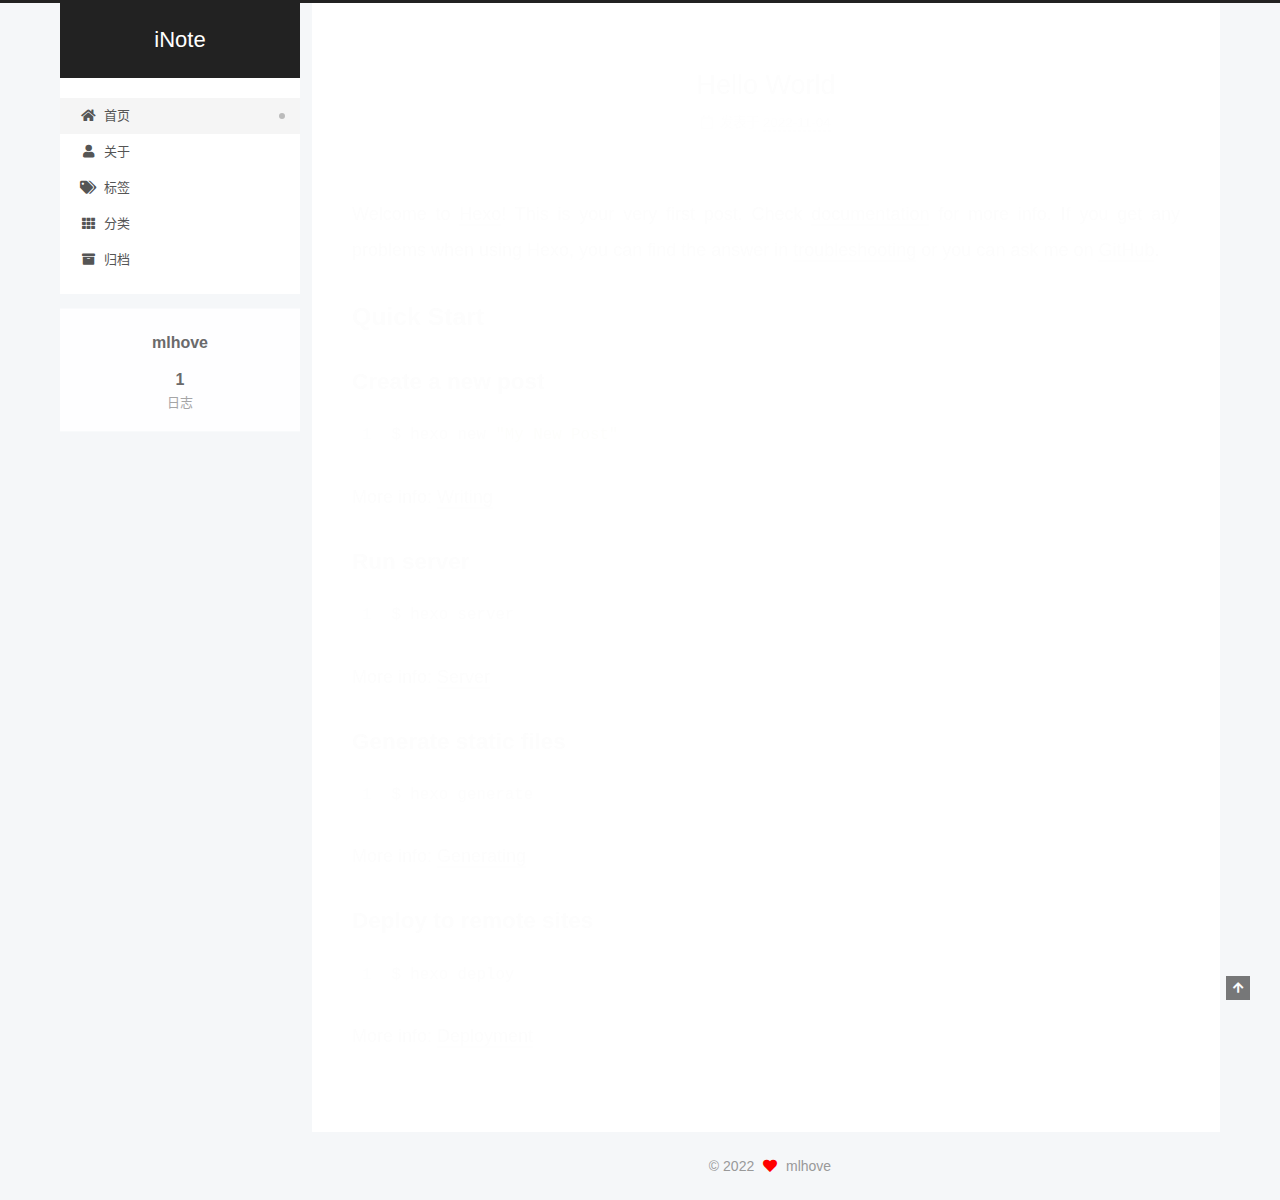
==== commit df51cff6: "Site updated: 2022-11-04 10:27:36" ====
--- a/index.html
+++ b/index.html
@@ -326,8 +326,6 @@
   </span>
   <span class="author" itemprop="copyrightHolder">mlhove</span>
 </div>
-  <div class="powered-by">由 <a href="https://hexo.io/" class="theme-link" rel="noopener" target="_blank">Hexo</a> & <a href="https://pisces.theme-next.org/" class="theme-link" rel="noopener" target="_blank">NexT.Pisces</a> 强力驱动
-  </div>
 
         
 
--- a/css/main.css
+++ b/css/main.css
@@ -1168,7 +1168,7 @@
 }
 .links-of-author a::before,
 .links-of-author span.exturl::before {
-  background: #04409f;
+  background: #9effa3;
   border-radius: 50%;
   content: ' ';
   display: inline-block;
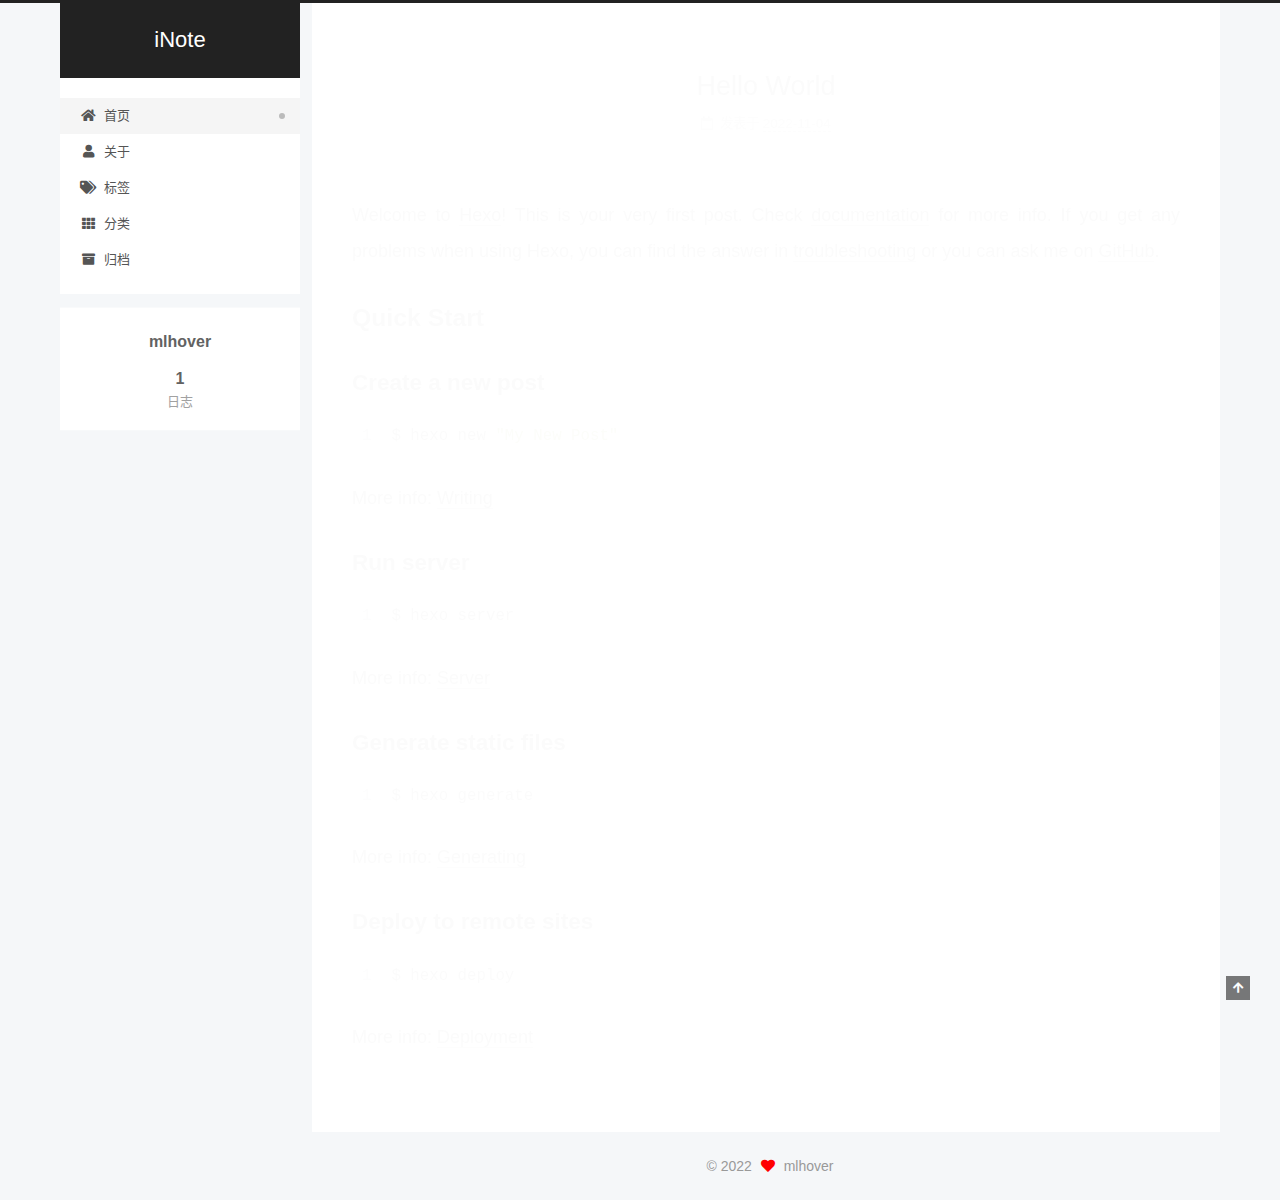
==== commit facfedec: "Site updated: 2022-11-04 10:29:11" ====
--- a/index.html
+++ b/index.html
@@ -25,7 +25,7 @@
 <meta property="og:url" content="https://mlhover.github.io/index.html">
 <meta property="og:site_name" content="iNote">
 <meta property="og:locale" content="zh_CN">
-<meta property="article:author" content="mlhove">
+<meta property="article:author" content="mlhover">
 <meta name="twitter:card" content="summary">
 
 <link rel="canonical" href="https://mlhover.github.io/">
@@ -164,7 +164,7 @@
 
     <span hidden itemprop="author" itemscope itemtype="http://schema.org/Person">
       <meta itemprop="image" content="/images/avatar.gif">
-      <meta itemprop="name" content="mlhove">
+      <meta itemprop="name" content="mlhover">
       <meta itemprop="description" content="">
     </span>
 
@@ -284,7 +284,7 @@
 
       <div class="site-overview-wrap sidebar-panel">
         <div class="site-author motion-element" itemprop="author" itemscope itemtype="http://schema.org/Person">
-  <p class="site-author-name" itemprop="name">mlhove</p>
+  <p class="site-author-name" itemprop="name">mlhover</p>
   <div class="site-description" itemprop="description"></div>
 </div>
 <div class="site-state-wrap motion-element">
@@ -324,7 +324,7 @@
   <span class="with-love">
     <i class="fa fa-heart"></i>
   </span>
-  <span class="author" itemprop="copyrightHolder">mlhove</span>
+  <span class="author" itemprop="copyrightHolder">mlhover</span>
 </div>
 
         
--- a/css/main.css
+++ b/css/main.css
@@ -1168,7 +1168,7 @@
 }
 .links-of-author a::before,
 .links-of-author span.exturl::before {
-  background: #9effa3;
+  background: #0152f7;
   border-radius: 50%;
   content: ' ';
   display: inline-block;
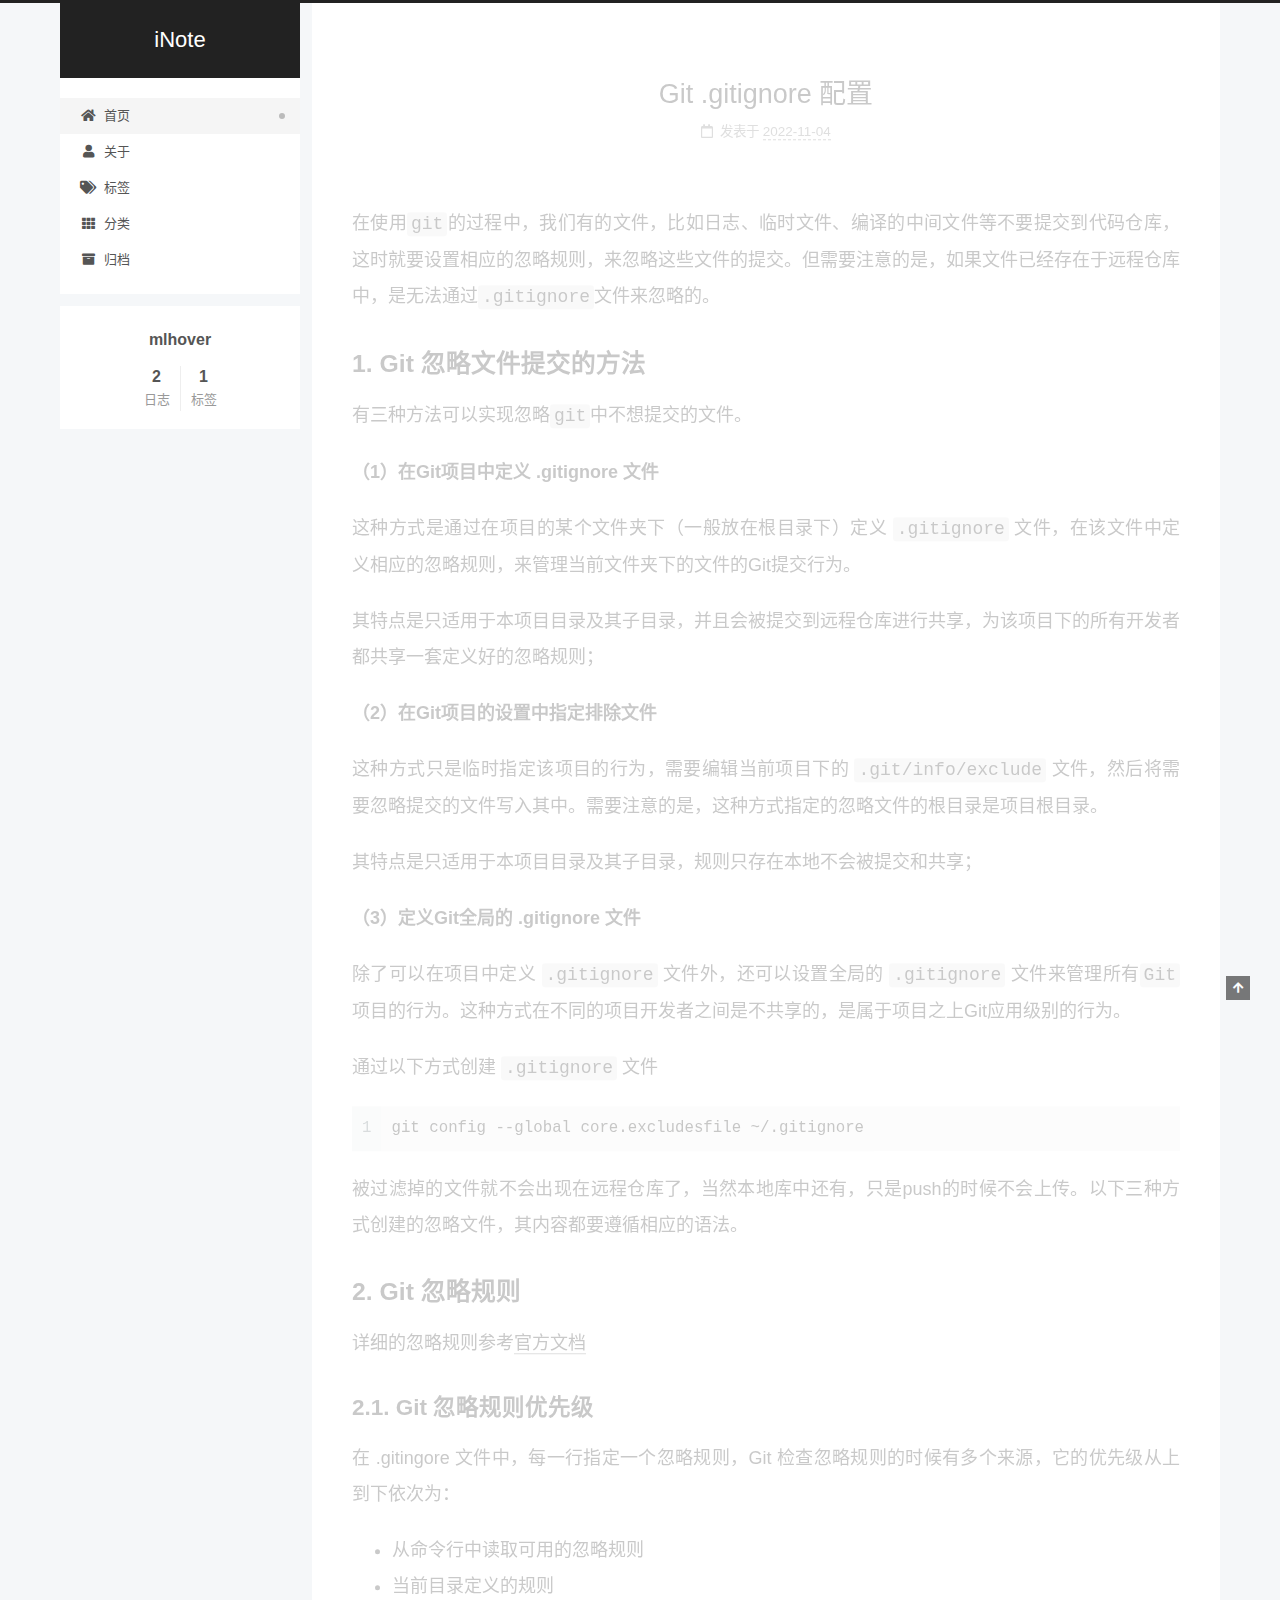
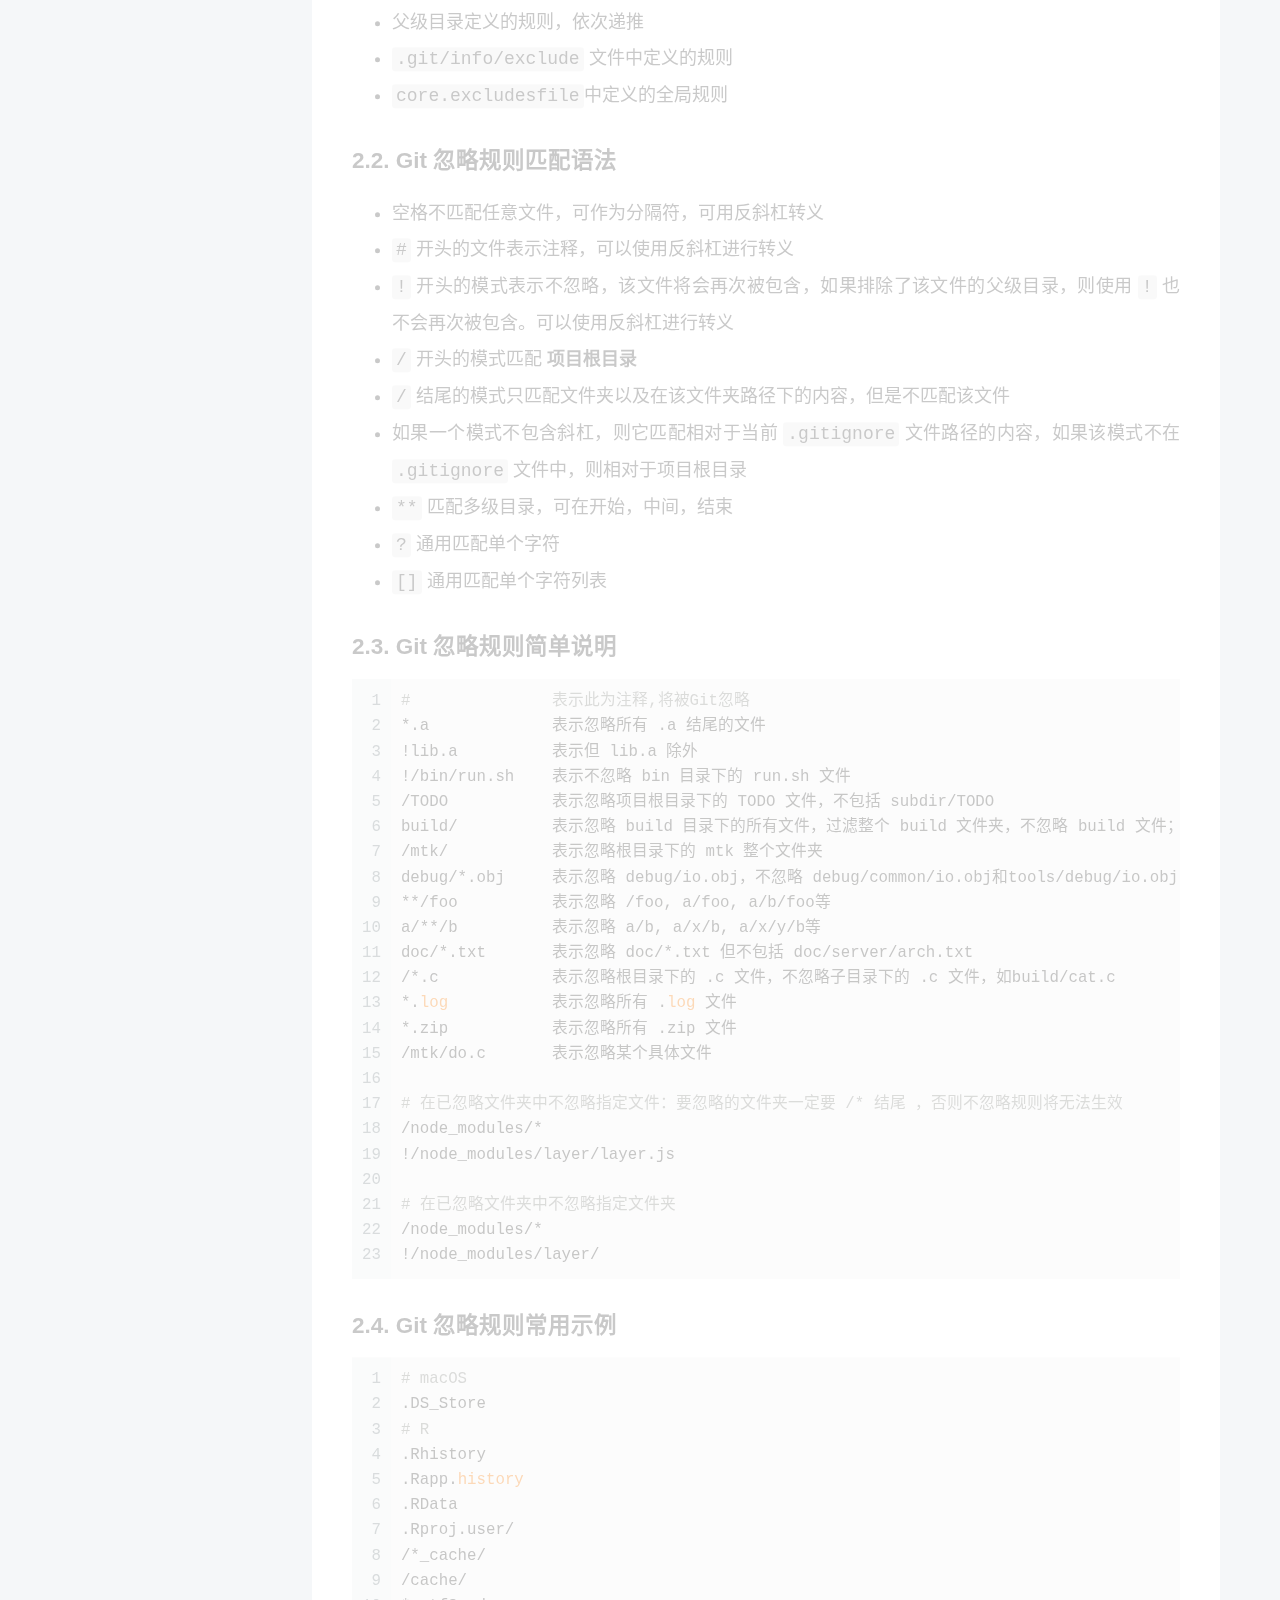
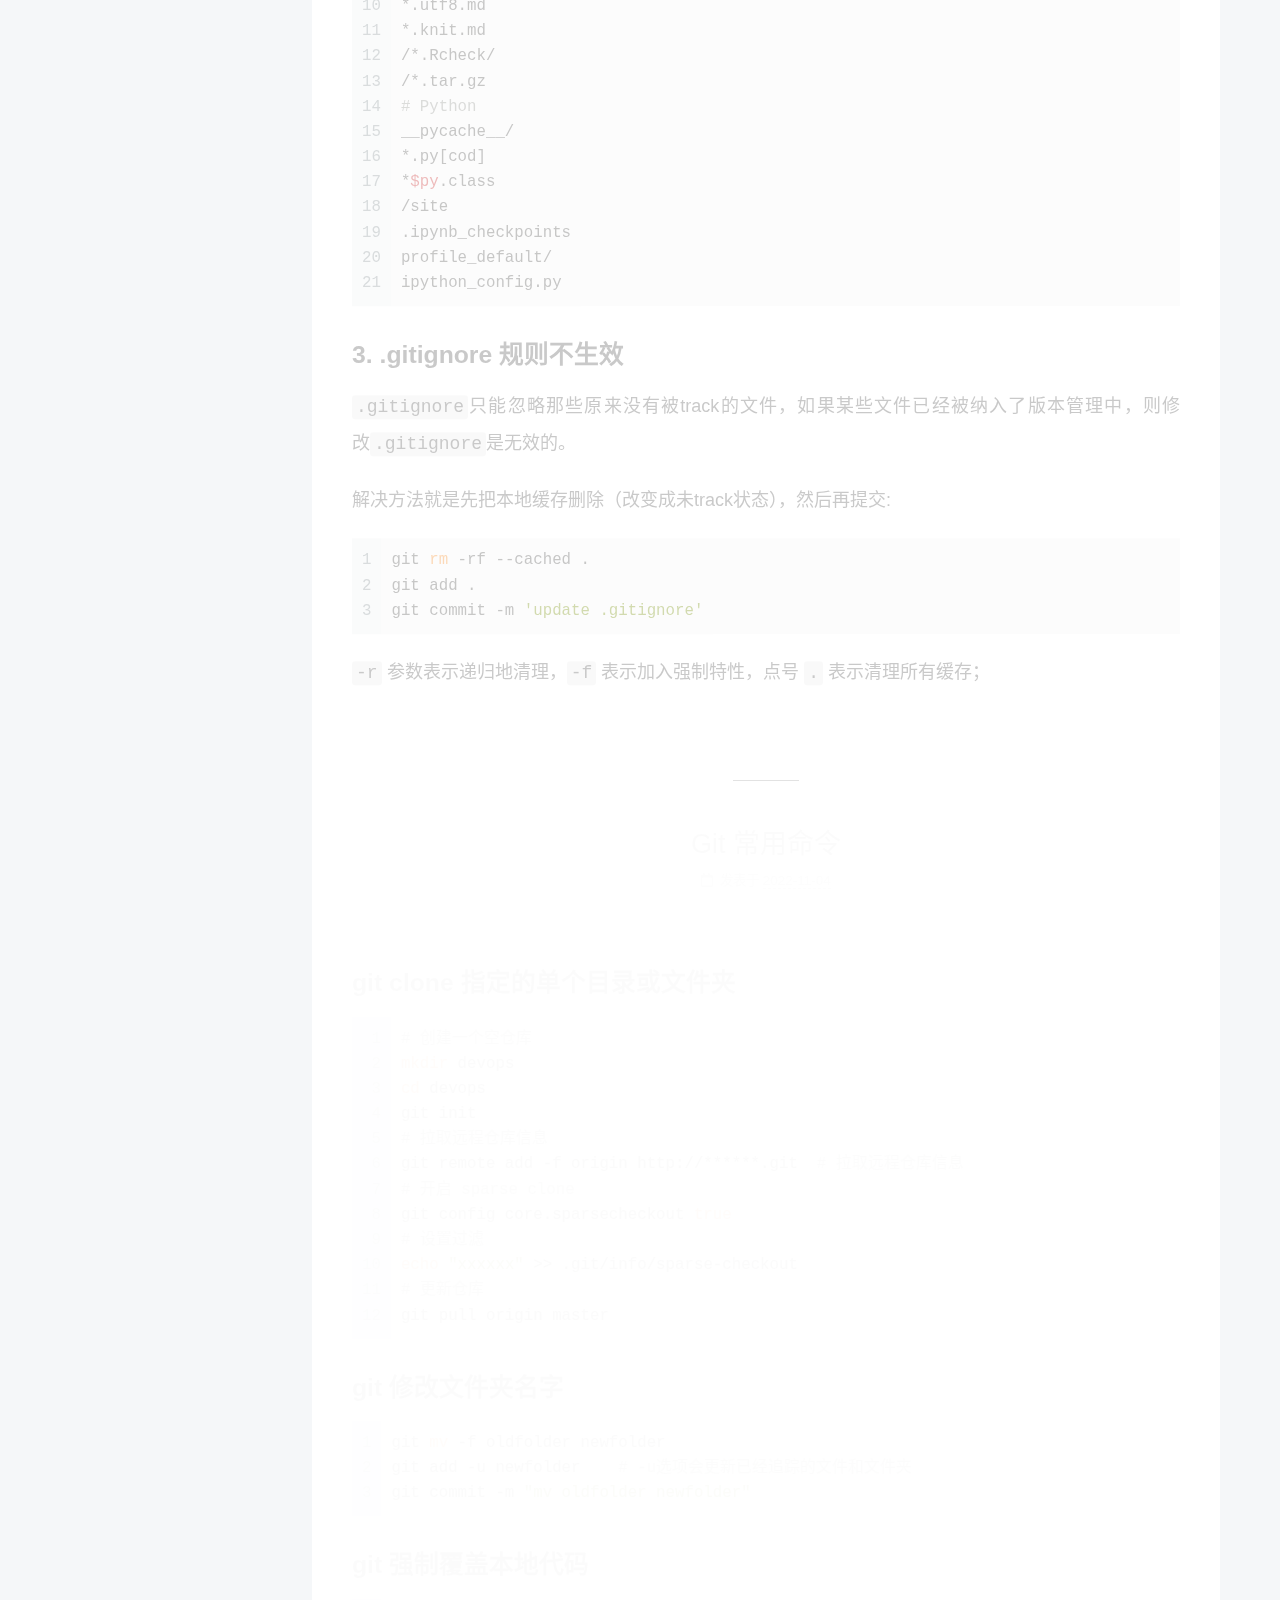
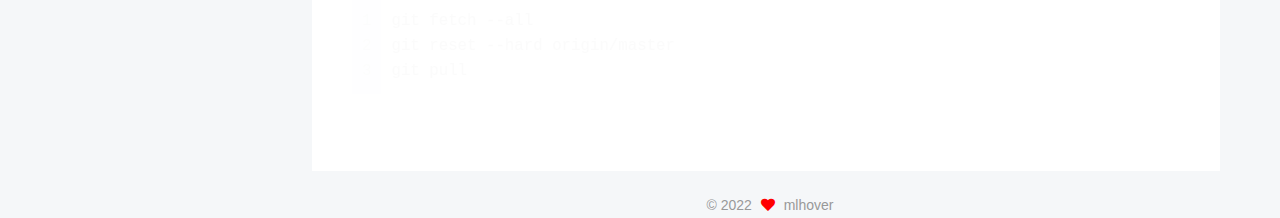
==== commit 9778e4d4: "Site updated: 2022-11-04 10:54:22" ====
--- a/index.html
+++ b/index.html
@@ -160,7 +160,7 @@
   
   
   <article itemscope itemtype="http://schema.org/Article" class="post-block" lang="zh-CN">
-    <link itemprop="mainEntityOfPage" href="https://mlhover.github.io/2022/11/04/hello-world/">
+    <link itemprop="mainEntityOfPage" href="https://mlhover.github.io/2022/11/04/git-gitignore/">
 
     <span hidden itemprop="author" itemscope itemtype="http://schema.org/Person">
       <meta itemprop="image" content="/images/avatar.gif">
@@ -174,7 +174,7 @@
       <header class="post-header">
         <h2 class="post-title" itemprop="name headline">
           
-            <a href="/2022/11/04/hello-world/" class="post-title-link" itemprop="url">Hello World</a>
+            <a href="/2022/11/04/git-gitignore/" class="post-title-link" itemprop="url">Git .gitignore 配置</a>
         </h2>
 
         <div class="post-meta">
@@ -183,8 +183,9 @@
                 <i class="far fa-calendar"></i>
               </span>
               <span class="post-meta-item-text">发表于</span>
-
-              <time title="创建时间：2022-11-04 09:50:57" itemprop="dateCreated datePublished" datetime="2022-11-04T09:50:57+08:00">2022-11-04</time>
+              
+
+              <time title="创建时间：2022-11-04 10:38:15 / 修改时间：10:53:39" itemprop="dateCreated datePublished" datetime="2022-11-04T10:38:15+08:00">2022-11-04</time>
             </span>
 
           
@@ -198,20 +199,112 @@
     <div class="post-body" itemprop="articleBody">
 
       
-          <p>Welcome to <a target="_blank" rel="noopener" href="https://hexo.io/">Hexo</a>! This is your very first post. Check <a target="_blank" rel="noopener" href="https://hexo.io/docs/">documentation</a> for more info. If you get any problems when using Hexo, you can find the answer in <a target="_blank" rel="noopener" href="https://hexo.io/docs/troubleshooting.html">troubleshooting</a> or you can ask me on <a target="_blank" rel="noopener" href="https://github.com/hexojs/hexo/issues">GitHub</a>.</p>
-<h2 id="Quick-Start"><a href="#Quick-Start" class="headerlink" title="Quick Start"></a>Quick Start</h2><h3 id="Create-a-new-post"><a href="#Create-a-new-post" class="headerlink" title="Create a new post"></a>Create a new post</h3><figure class="highlight bash"><table><tr><td class="gutter"><pre><span class="line">1</span><br></pre></td><td class="code"><pre><span class="line">$ hexo new <span class="string">&quot;My New Post&quot;</span></span><br></pre></td></tr></table></figure>
-
-<p>More info: <a target="_blank" rel="noopener" href="https://hexo.io/docs/writing.html">Writing</a></p>
-<h3 id="Run-server"><a href="#Run-server" class="headerlink" title="Run server"></a>Run server</h3><figure class="highlight bash"><table><tr><td class="gutter"><pre><span class="line">1</span><br></pre></td><td class="code"><pre><span class="line">$ hexo server</span><br></pre></td></tr></table></figure>
-
-<p>More info: <a target="_blank" rel="noopener" href="https://hexo.io/docs/server.html">Server</a></p>
-<h3 id="Generate-static-files"><a href="#Generate-static-files" class="headerlink" title="Generate static files"></a>Generate static files</h3><figure class="highlight bash"><table><tr><td class="gutter"><pre><span class="line">1</span><br></pre></td><td class="code"><pre><span class="line">$ hexo generate</span><br></pre></td></tr></table></figure>
-
-<p>More info: <a target="_blank" rel="noopener" href="https://hexo.io/docs/generating.html">Generating</a></p>
-<h3 id="Deploy-to-remote-sites"><a href="#Deploy-to-remote-sites" class="headerlink" title="Deploy to remote sites"></a>Deploy to remote sites</h3><figure class="highlight bash"><table><tr><td class="gutter"><pre><span class="line">1</span><br></pre></td><td class="code"><pre><span class="line">$ hexo deploy</span><br></pre></td></tr></table></figure>
-
-<p>More info: <a target="_blank" rel="noopener" href="https://hexo.io/docs/one-command-deployment.html">Deployment</a></p>
-
+          <p>在使用<code>git</code>的过程中，我们有的文件，比如日志、临时文件、编译的中间文件等不要提交到代码仓库，这时就要设置相应的忽略规则，来忽略这些文件的提交。但需要注意的是，如果文件已经存在于远程仓库中，是无法通过<code>.gitignore</code>文件来忽略的。</p>
+<h2 id="1-Git-忽略文件提交的方法"><a href="#1-Git-忽略文件提交的方法" class="headerlink" title="1. Git 忽略文件提交的方法"></a>1. Git 忽略文件提交的方法</h2><p>有三种方法可以实现忽略<code>git</code>中不想提交的文件。</p>
+<p><strong>（1）在Git项目中定义 .gitignore 文件</strong></p>
+<p>这种方式是通过在项目的某个文件夹下（一般放在根目录下）定义 <code>.gitignore</code> 文件，在该文件中定义相应的忽略规则，来管理当前文件夹下的文件的Git提交行为。</p>
+<p>其特点是只适用于本项目目录及其子目录，并且会被提交到远程仓库进行共享，为该项目下的所有开发者都共享一套定义好的忽略规则；</p>
+<p><strong>（2）在Git项目的设置中指定排除文件</strong></p>
+<p>这种方式只是临时指定该项目的行为，需要编辑当前项目下的 <code>.git/info/exclude</code> 文件，然后将需要忽略提交的文件写入其中。需要注意的是，这种方式指定的忽略文件的根目录是项目根目录。</p>
+<p>其特点是只适用于本项目目录及其子目录，规则只存在本地不会被提交和共享；</p>
+<p><strong>（3）定义Git全局的 .gitignore 文件</strong></p>
+<p>除了可以在项目中定义 <code>.gitignore</code> 文件外，还可以设置全局的 <code>.gitignore</code> 文件来管理所有<code>Git</code>项目的行为。这种方式在不同的项目开发者之间是不共享的，是属于项目之上Git应用级别的行为。</p>
+<p>通过以下方式创建 <code>.gitignore</code> 文件</p>
+<figure class="highlight sh"><table><tr><td class="gutter"><pre><span class="line">1</span><br></pre></td><td class="code"><pre><span class="line">git config --global core.excludesfile ~/.gitignore</span><br></pre></td></tr></table></figure>
+
+<p>被过滤掉的文件就不会出现在远程仓库了，当然本地库中还有，只是push的时候不会上传。以下三种方式创建的忽略文件，其内容都要遵循相应的语法。</p>
+<h2 id="2-Git-忽略规则"><a href="#2-Git-忽略规则" class="headerlink" title="2. Git 忽略规则"></a>2. Git 忽略规则</h2><p>详细的忽略规则参考<a target="_blank" rel="noopener" href="https://git-scm.com/docs/gitignore">官方文档</a></p>
+<h3 id="2-1-Git-忽略规则优先级"><a href="#2-1-Git-忽略规则优先级" class="headerlink" title="2.1. Git 忽略规则优先级"></a>2.1. Git 忽略规则优先级</h3><p>在 .gitingore 文件中，每一行指定一个忽略规则，Git 检查忽略规则的时候有多个来源，它的优先级从上到下依次为：</p>
+<ul>
+<li>从命令行中读取可用的忽略规则</li>
+<li>当前目录定义的规则</li>
+<li>父级目录定义的规则，依次递推</li>
+<li><code>.git/info/exclude</code> 文件中定义的规则</li>
+<li><code>core.excludesfile</code>中定义的全局规则</li>
+</ul>
+<h3 id="2-2-Git-忽略规则匹配语法"><a href="#2-2-Git-忽略规则匹配语法" class="headerlink" title="2.2. Git 忽略规则匹配语法"></a>2.2. Git 忽略规则匹配语法</h3><ul>
+<li>空格不匹配任意文件，可作为分隔符，可用反斜杠转义</li>
+<li><code>#</code> 开头的文件表示注释，可以使用反斜杠进行转义</li>
+<li><code>!</code> 开头的模式表示不忽略，该文件将会再次被包含，如果排除了该文件的父级目录，则使用 <code>!</code> 也不会再次被包含。可以使用反斜杠进行转义</li>
+<li><code>/</code> 开头的模式匹配 <strong>项目根目录</strong></li>
+<li><code>/</code> 结尾的模式只匹配文件夹以及在该文件夹路径下的内容，但是不匹配该文件</li>
+<li>如果一个模式不包含斜杠，则它匹配相对于当前 <code>.gitignore</code> 文件路径的内容，如果该模式不在 <code>.gitignore</code> 文件中，则相对于项目根目录</li>
+<li><code>**</code> 匹配多级目录，可在开始，中间，结束</li>
+<li><code>?</code> 通用匹配单个字符</li>
+<li><code>[]</code> 通用匹配单个字符列表</li>
+</ul>
+<h3 id="2-3-Git-忽略规则简单说明"><a href="#2-3-Git-忽略规则简单说明" class="headerlink" title="2.3. Git 忽略规则简单说明"></a>2.3. Git 忽略规则简单说明</h3><figure class="highlight sh"><table><tr><td class="gutter"><pre><span class="line">1</span><br><span class="line">2</span><br><span class="line">3</span><br><span class="line">4</span><br><span class="line">5</span><br><span class="line">6</span><br><span class="line">7</span><br><span class="line">8</span><br><span class="line">9</span><br><span class="line">10</span><br><span class="line">11</span><br><span class="line">12</span><br><span class="line">13</span><br><span class="line">14</span><br><span class="line">15</span><br><span class="line">16</span><br><span class="line">17</span><br><span class="line">18</span><br><span class="line">19</span><br><span class="line">20</span><br><span class="line">21</span><br><span class="line">22</span><br><span class="line">23</span><br></pre></td><td class="code"><pre><span class="line"><span class="comment">#               表示此为注释,将被Git忽略</span></span><br><span class="line">*.a             表示忽略所有 .a 结尾的文件</span><br><span class="line">!lib.a          表示但 lib.a 除外</span><br><span class="line">!/bin/run.sh    表示不忽略 bin 目录下的 run.sh 文件</span><br><span class="line">/TODO           表示忽略项目根目录下的 TODO 文件，不包括 subdir/TODO</span><br><span class="line">build/          表示忽略 build 目录下的所有文件，过滤整个 build 文件夹，不忽略 build 文件；</span><br><span class="line">/mtk/           表示忽略根目录下的 mtk 整个文件夹</span><br><span class="line">debug/*.obj     表示忽略 debug/io.obj，不忽略 debug/common/io.obj和tools/debug/io.obj</span><br><span class="line">**/foo          表示忽略 /foo, a/foo, a/b/foo等</span><br><span class="line">a/**/b          表示忽略 a/b, a/x/b, a/x/y/b等</span><br><span class="line">doc/*.txt       表示忽略 doc/*.txt 但不包括 doc/server/arch.txt</span><br><span class="line">/*.c            表示忽略根目录下的 .c 文件，不忽略子目录下的 .c 文件，如build/cat.c</span><br><span class="line">*.<span class="built_in">log</span>           表示忽略所有 .<span class="built_in">log</span> 文件</span><br><span class="line">*.zip           表示忽略所有 .zip 文件</span><br><span class="line">/mtk/do.c       表示忽略某个具体文件</span><br><span class="line"></span><br><span class="line"><span class="comment"># 在已忽略文件夹中不忽略指定文件：要忽略的文件夹一定要 /* 结尾 ，否则不忽略规则将无法生效</span></span><br><span class="line">/node_modules/*</span><br><span class="line">!/node_modules/layer/layer.js</span><br><span class="line"></span><br><span class="line"><span class="comment"># 在已忽略文件夹中不忽略指定文件夹</span></span><br><span class="line">/node_modules/*</span><br><span class="line">!/node_modules/layer/</span><br></pre></td></tr></table></figure>
+
+<h3 id="2-4-Git-忽略规则常用示例"><a href="#2-4-Git-忽略规则常用示例" class="headerlink" title="2.4. Git 忽略规则常用示例"></a>2.4. Git 忽略规则常用示例</h3><figure class="highlight sh"><table><tr><td class="gutter"><pre><span class="line">1</span><br><span class="line">2</span><br><span class="line">3</span><br><span class="line">4</span><br><span class="line">5</span><br><span class="line">6</span><br><span class="line">7</span><br><span class="line">8</span><br><span class="line">9</span><br><span class="line">10</span><br><span class="line">11</span><br><span class="line">12</span><br><span class="line">13</span><br><span class="line">14</span><br><span class="line">15</span><br><span class="line">16</span><br><span class="line">17</span><br><span class="line">18</span><br><span class="line">19</span><br><span class="line">20</span><br><span class="line">21</span><br></pre></td><td class="code"><pre><span class="line"><span class="comment"># macOS</span></span><br><span class="line">.DS_Store</span><br><span class="line"><span class="comment"># R</span></span><br><span class="line">.Rhistory</span><br><span class="line">.Rapp.<span class="built_in">history</span></span><br><span class="line">.RData</span><br><span class="line">.Rproj.user/</span><br><span class="line">/*_cache/</span><br><span class="line">/cache/</span><br><span class="line">*.utf8.md</span><br><span class="line">*.knit.md</span><br><span class="line">/*.Rcheck/</span><br><span class="line">/*.tar.gz</span><br><span class="line"><span class="comment"># Python</span></span><br><span class="line">__pycache__/</span><br><span class="line">*.py[cod]</span><br><span class="line">*<span class="variable">$py</span>.class</span><br><span class="line">/site</span><br><span class="line">.ipynb_checkpoints</span><br><span class="line">profile_default/</span><br><span class="line">ipython_config.py</span><br></pre></td></tr></table></figure>
+
+<h2 id="3-gitignore-规则不生效"><a href="#3-gitignore-规则不生效" class="headerlink" title="3. .gitignore 规则不生效"></a>3. .gitignore 规则不生效</h2><p><code>.gitignore</code>只能忽略那些原来没有被track的文件，如果某些文件已经被纳入了版本管理中，则修改<code>.gitignore</code>是无效的。</p>
+<p>解决方法就是先把本地缓存删除（改变成未track状态），然后再提交:</p>
+<figure class="highlight sh"><table><tr><td class="gutter"><pre><span class="line">1</span><br><span class="line">2</span><br><span class="line">3</span><br></pre></td><td class="code"><pre><span class="line">git <span class="built_in">rm</span> -rf --cached .</span><br><span class="line">git add .</span><br><span class="line">git commit -m <span class="string">&#x27;update .gitignore&#x27;</span></span><br></pre></td></tr></table></figure>
+
+<p><code>-r</code> 参数表示递归地清理，<code>-f</code> 表示加入强制特性，点号 <code>.</code> 表示清理所有缓存；</p>
+
+      
+    </div>
+
+    
+    
+    
+      <footer class="post-footer">
+        <div class="post-eof"></div>
+      </footer>
+  </article>
+  
+  
+  
+
+      
+  
+  
+  <article itemscope itemtype="http://schema.org/Article" class="post-block" lang="zh-CN">
+    <link itemprop="mainEntityOfPage" href="https://mlhover.github.io/2022/11/04/git-commands/">
+
+    <span hidden itemprop="author" itemscope itemtype="http://schema.org/Person">
+      <meta itemprop="image" content="/images/avatar.gif">
+      <meta itemprop="name" content="mlhover">
+      <meta itemprop="description" content="">
+    </span>
+
+    <span hidden itemprop="publisher" itemscope itemtype="http://schema.org/Organization">
+      <meta itemprop="name" content="iNote">
+    </span>
+      <header class="post-header">
+        <h2 class="post-title" itemprop="name headline">
+          
+            <a href="/2022/11/04/git-commands/" class="post-title-link" itemprop="url">Git 常用命令</a>
+        </h2>
+
+        <div class="post-meta">
+            <span class="post-meta-item">
+              <span class="post-meta-item-icon">
+                <i class="far fa-calendar"></i>
+              </span>
+              <span class="post-meta-item-text">发表于</span>
+              
+
+              <time title="创建时间：2022-11-04 10:35:32 / 修改时间：10:54:05" itemprop="dateCreated datePublished" datetime="2022-11-04T10:35:32+08:00">2022-11-04</time>
+            </span>
+
+          
+
+        </div>
+      </header>
+
+    
+    
+    
+    <div class="post-body" itemprop="articleBody">
+
+      
+          <h2 id="git-clone-指定的单个目录或文件夹"><a href="#git-clone-指定的单个目录或文件夹" class="headerlink" title="git clone 指定的单个目录或文件夹"></a>git clone 指定的单个目录或文件夹</h2><figure class="highlight sh"><table><tr><td class="gutter"><pre><span class="line">1</span><br><span class="line">2</span><br><span class="line">3</span><br><span class="line">4</span><br><span class="line">5</span><br><span class="line">6</span><br><span class="line">7</span><br><span class="line">8</span><br><span class="line">9</span><br><span class="line">10</span><br><span class="line">11</span><br><span class="line">12</span><br></pre></td><td class="code"><pre><span class="line"><span class="comment"># 创建一个空仓库</span></span><br><span class="line"><span class="built_in">mkdir</span> devops</span><br><span class="line"><span class="built_in">cd</span> devops</span><br><span class="line">git init</span><br><span class="line"><span class="comment"># 拉取远程仓库信息</span></span><br><span class="line">git remote add -f origin http://******.git  <span class="comment"># 拉取远程仓库信息</span></span><br><span class="line"><span class="comment"># 开启 sparse clone</span></span><br><span class="line">git config core.sparsecheckout <span class="literal">true</span></span><br><span class="line"><span class="comment"># 设置过滤</span></span><br><span class="line"><span class="built_in">echo</span> <span class="string">&quot;xxxxxx&quot;</span> &gt;&gt; .git/info/sparse-checkout</span><br><span class="line"><span class="comment"># 更新仓库</span></span><br><span class="line">git pull origin master</span><br></pre></td></tr></table></figure>
+
+<h2 id="git-修改文件夹名字"><a href="#git-修改文件夹名字" class="headerlink" title="git 修改文件夹名字"></a>git 修改文件夹名字</h2><figure class="highlight sh"><table><tr><td class="gutter"><pre><span class="line">1</span><br><span class="line">2</span><br><span class="line">3</span><br></pre></td><td class="code"><pre><span class="line">git <span class="built_in">mv</span> -f oldfolder newfolder</span><br><span class="line">git add -u newfolder    <span class="comment"># -u选项会更新已经追踪的文件和文件夹</span></span><br><span class="line">git commit -m <span class="string">&quot;mv oldfolder newfolder&quot;</span></span><br></pre></td></tr></table></figure>
+
+<h2 id="git-强制覆盖本地代码"><a href="#git-强制覆盖本地代码" class="headerlink" title="git 强制覆盖本地代码"></a>git 强制覆盖本地代码</h2><figure class="highlight sh"><table><tr><td class="gutter"><pre><span class="line">1</span><br><span class="line">2</span><br><span class="line">3</span><br></pre></td><td class="code"><pre><span class="line">git fetch --all</span><br><span class="line">git reset --hard origin/master</span><br><span class="line">git pull</span><br></pre></td></tr></table></figure>
       
     </div>
 
@@ -292,9 +385,13 @@
       <div class="site-state-item site-state-posts">
           <a href="/archives/">
         
-          <span class="site-state-item-count">1</span>
+          <span class="site-state-item-count">2</span>
           <span class="site-state-item-name">日志</span>
         </a>
+      </div>
+      <div class="site-state-item site-state-tags">
+        <span class="site-state-item-count">1</span>
+        <span class="site-state-item-name">标签</span>
       </div>
   </nav>
 </div>
--- a/css/main.css
+++ b/css/main.css
@@ -1168,7 +1168,7 @@
 }
 .links-of-author a::before,
 .links-of-author span.exturl::before {
-  background: #0152f7;
+  background: #ffee39;
   border-radius: 50%;
   content: ' ';
   display: inline-block;
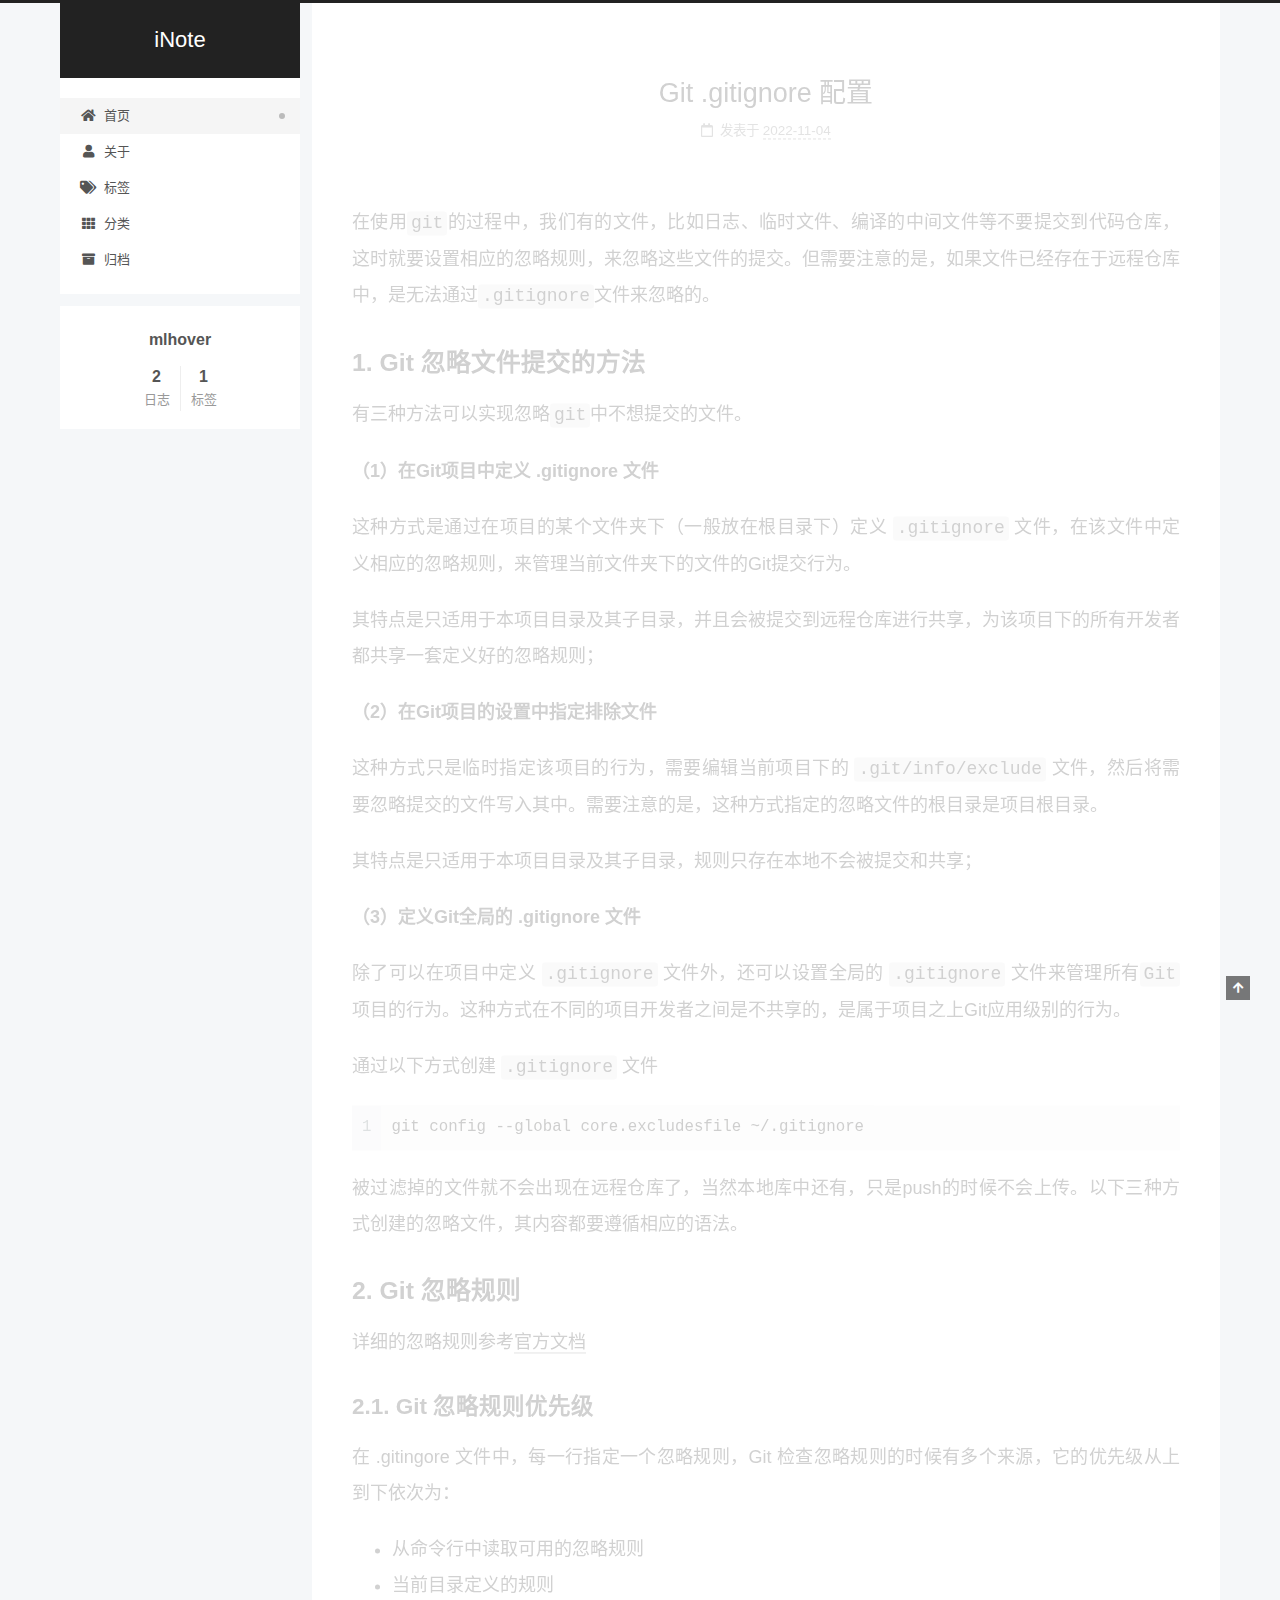
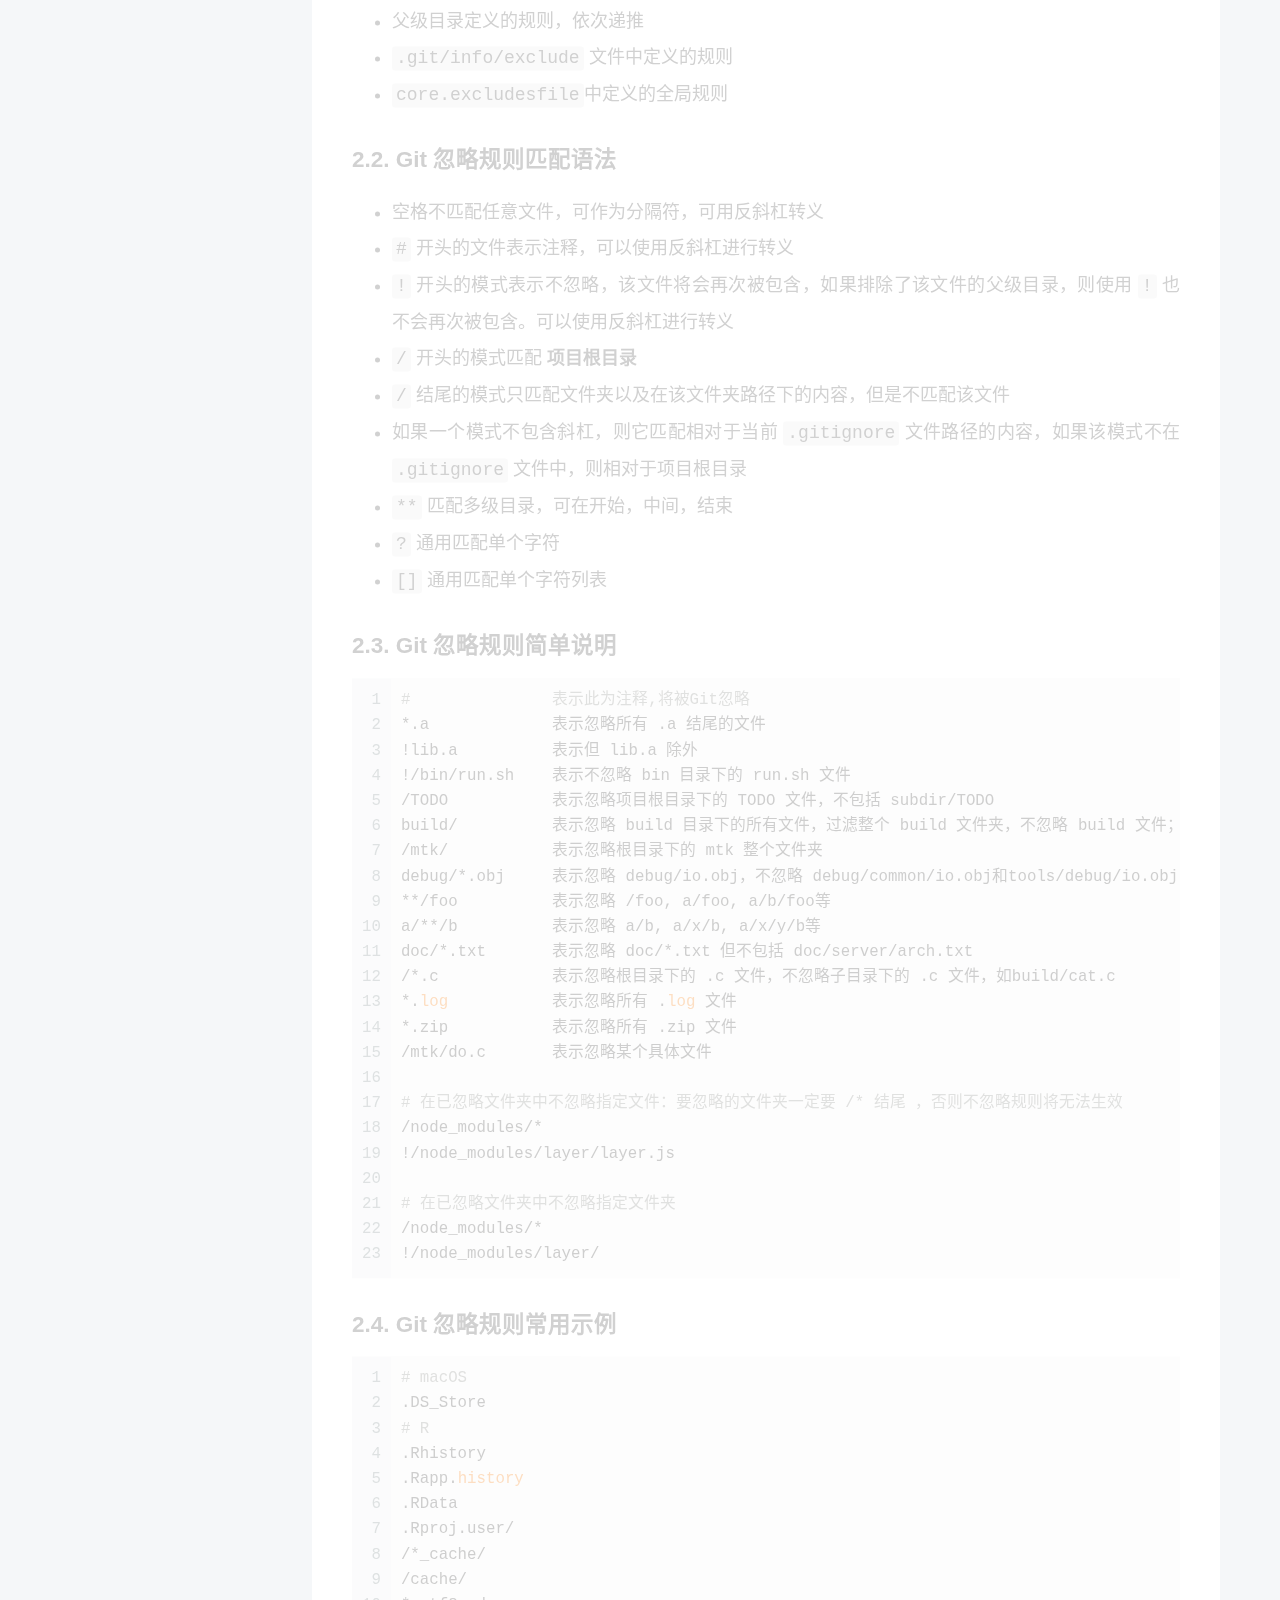
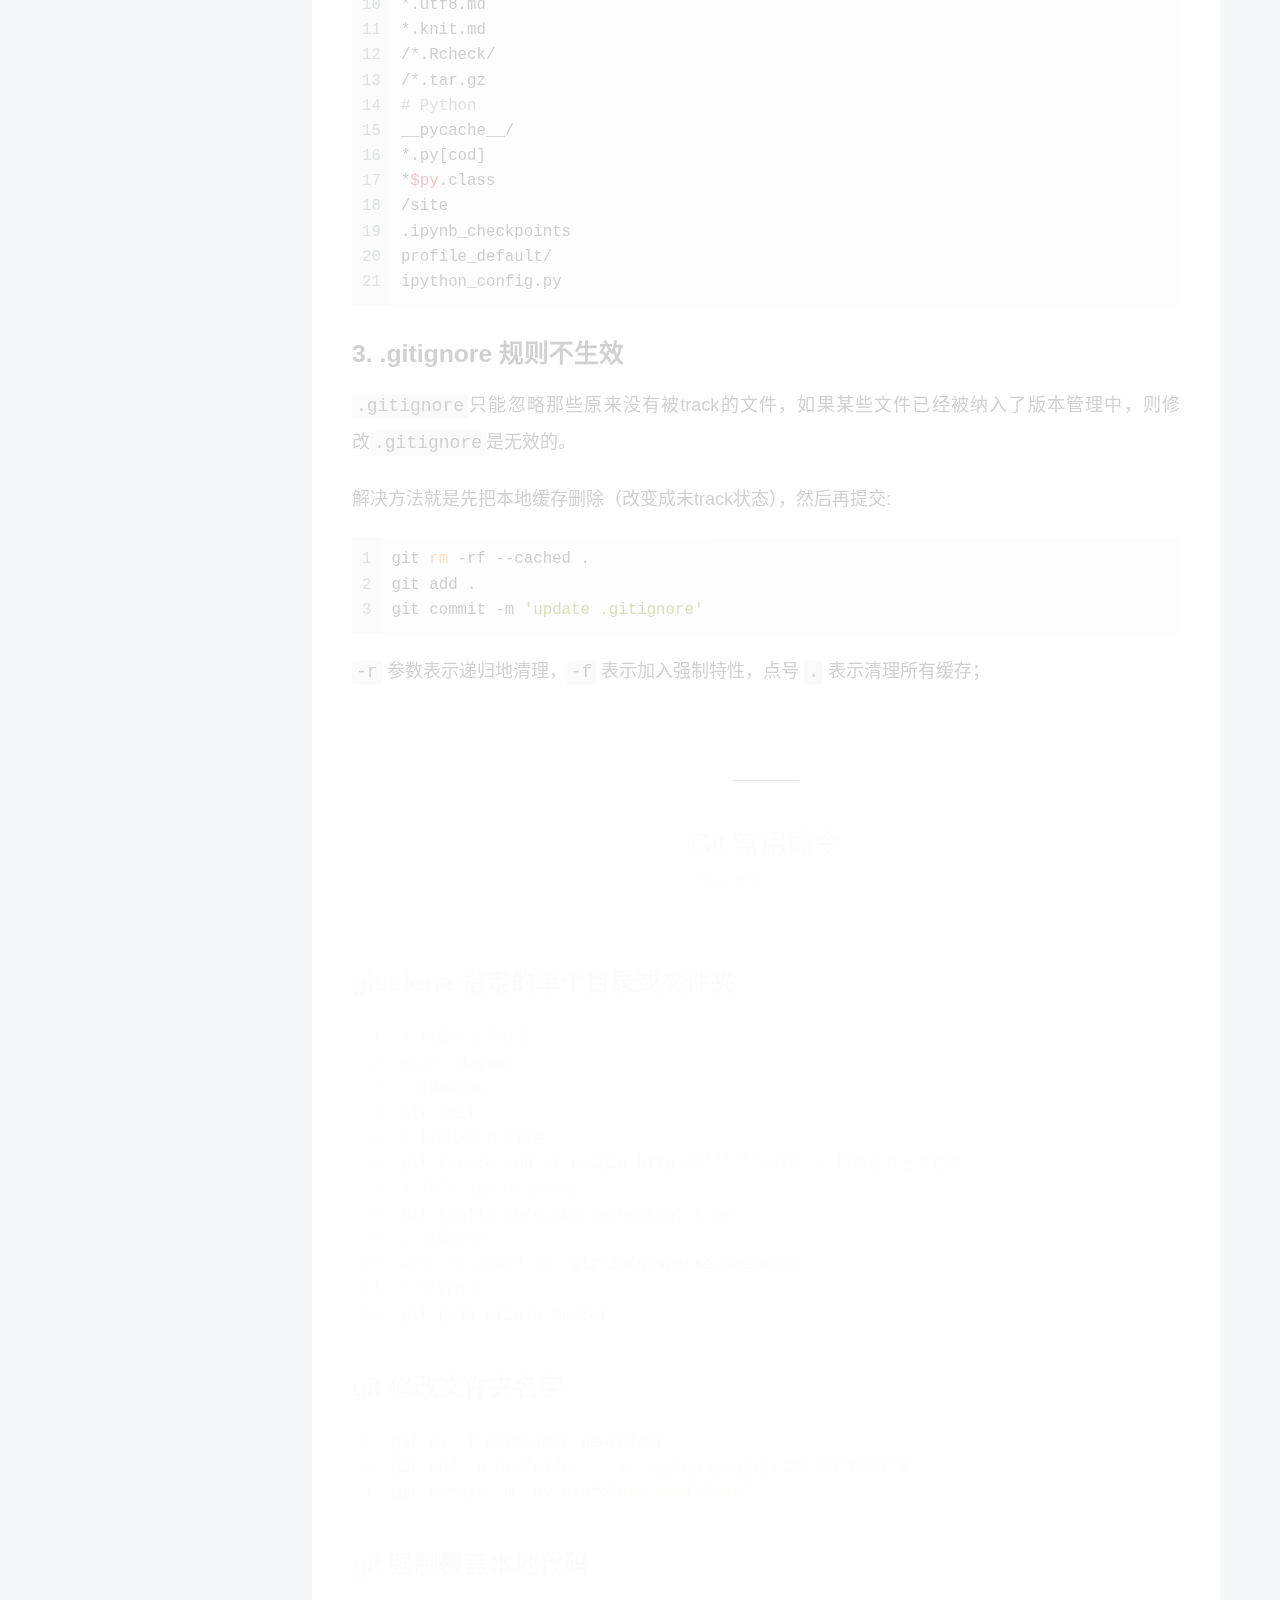
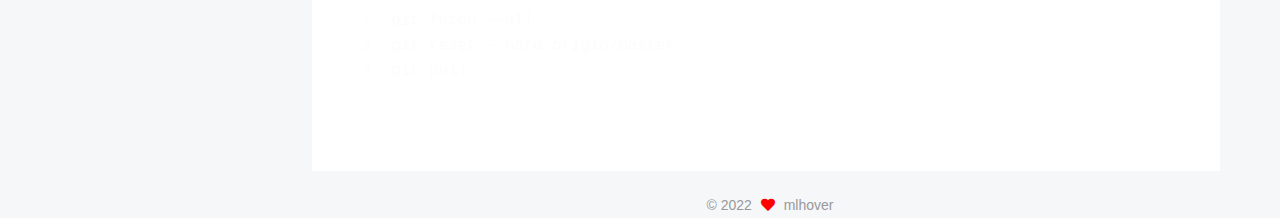
==== commit 48411941: "Site updated: 2022-11-04 11:25:34" ====
--- a/index.html
+++ b/index.html
@@ -390,8 +390,10 @@
         </a>
       </div>
       <div class="site-state-item site-state-tags">
+            <a href="/tags/">
+          
         <span class="site-state-item-count">1</span>
-        <span class="site-state-item-name">标签</span>
+        <span class="site-state-item-name">标签</span></a>
       </div>
   </nav>
 </div>
--- a/css/main.css
+++ b/css/main.css
@@ -1168,7 +1168,7 @@
 }
 .links-of-author a::before,
 .links-of-author span.exturl::before {
-  background: #ffee39;
+  background: #e016ba;
   border-radius: 50%;
   content: ' ';
   display: inline-block;
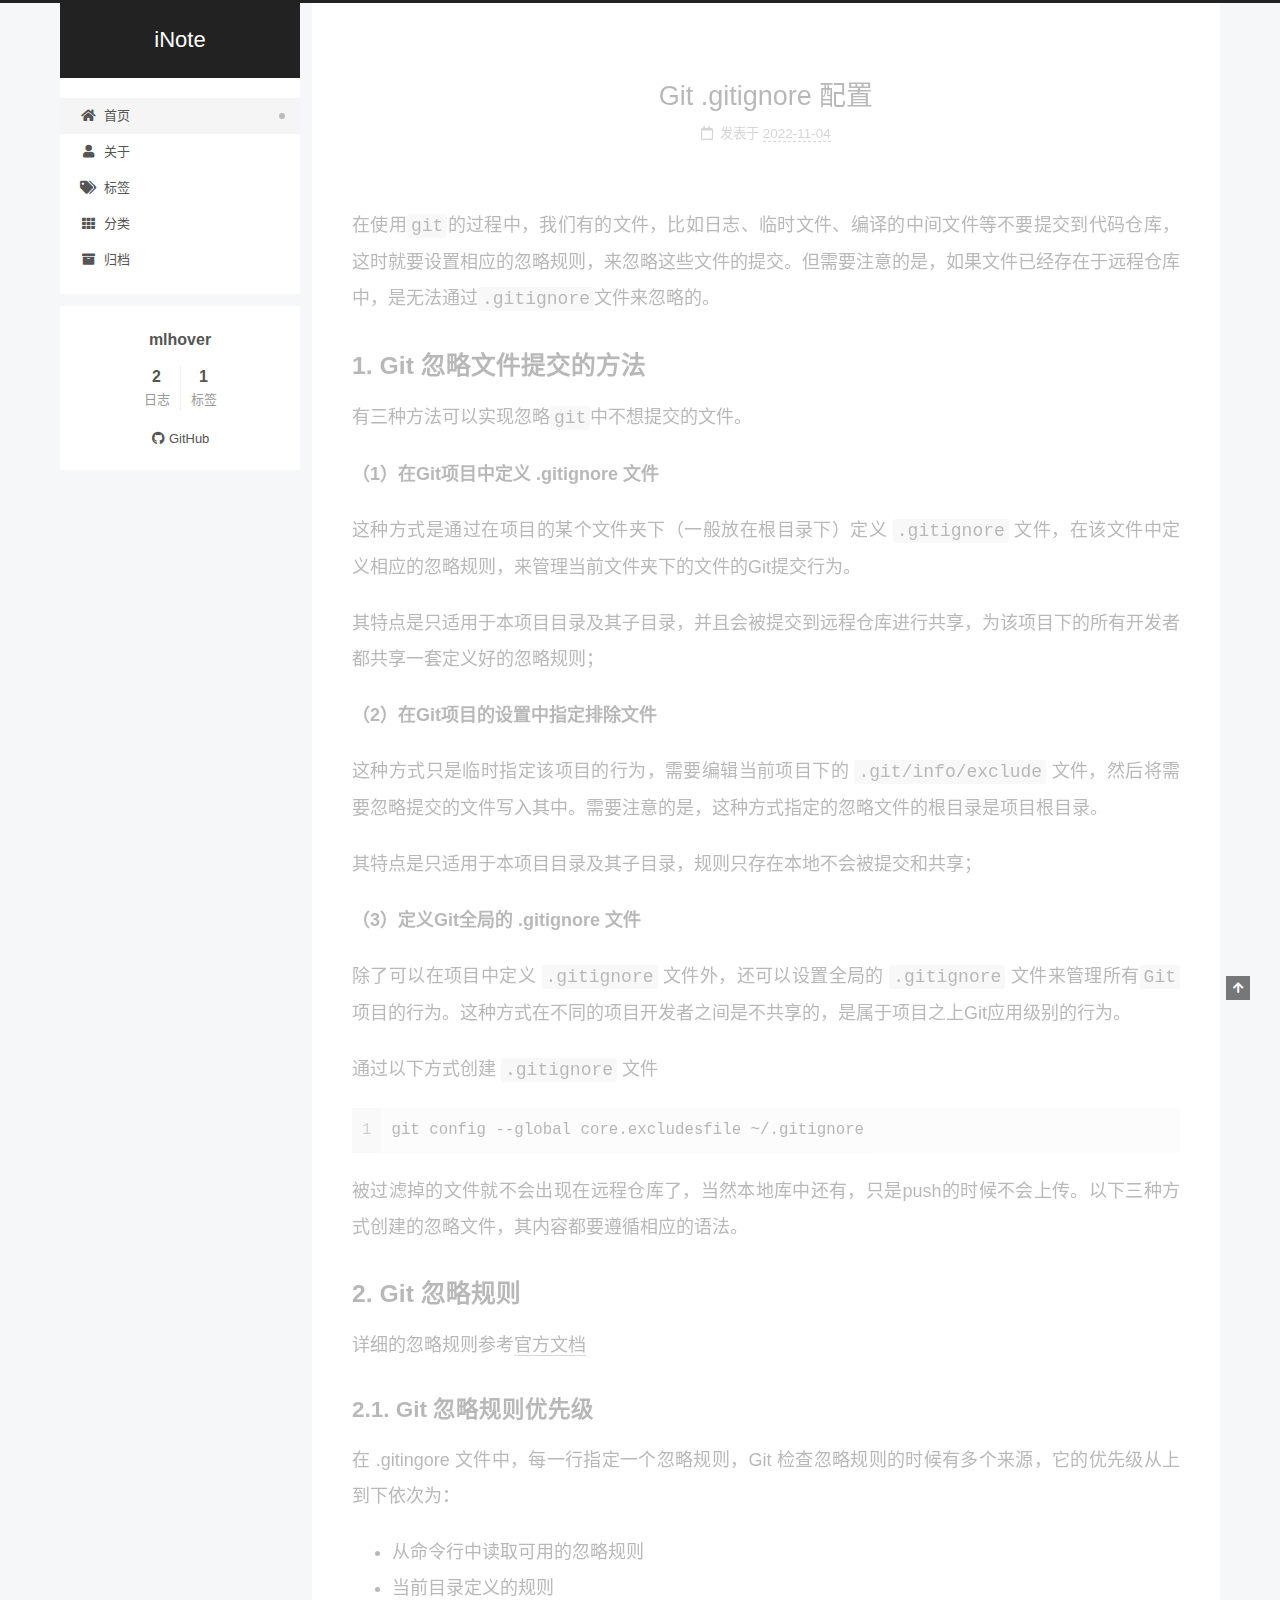
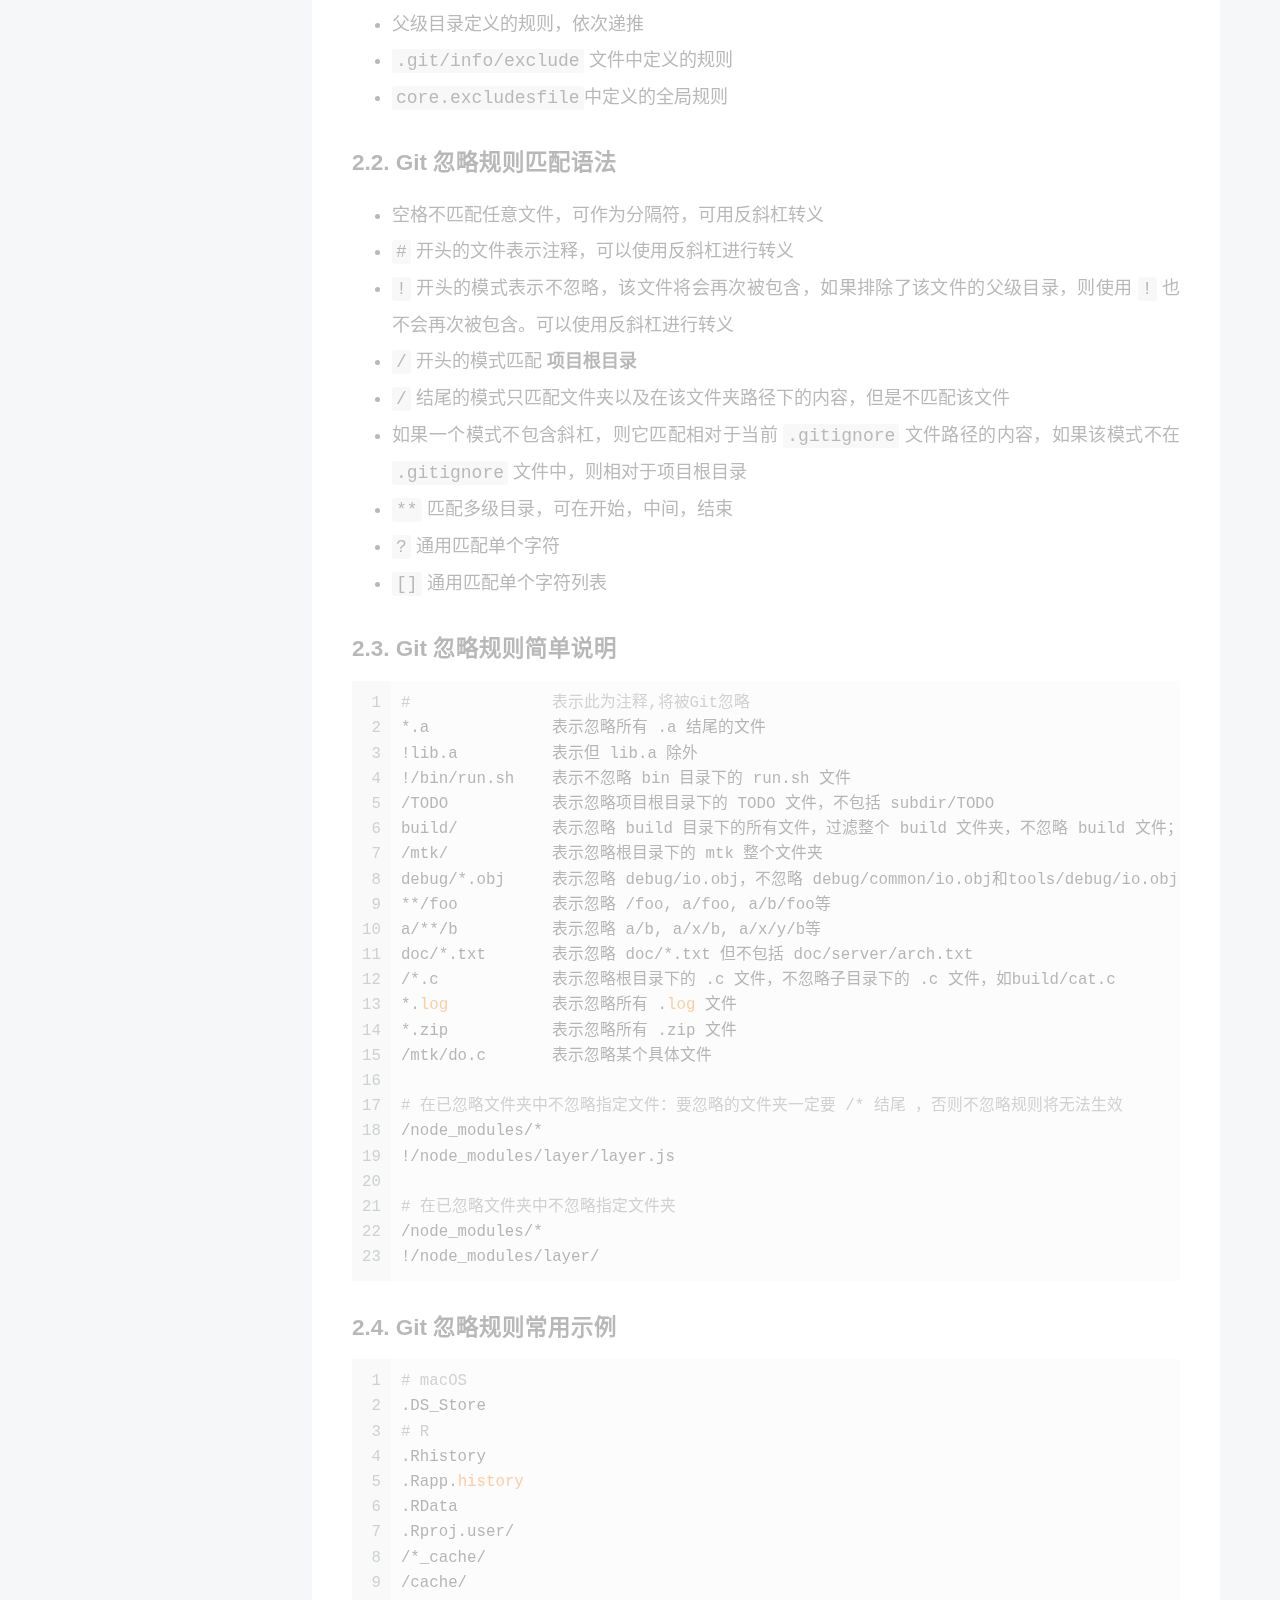
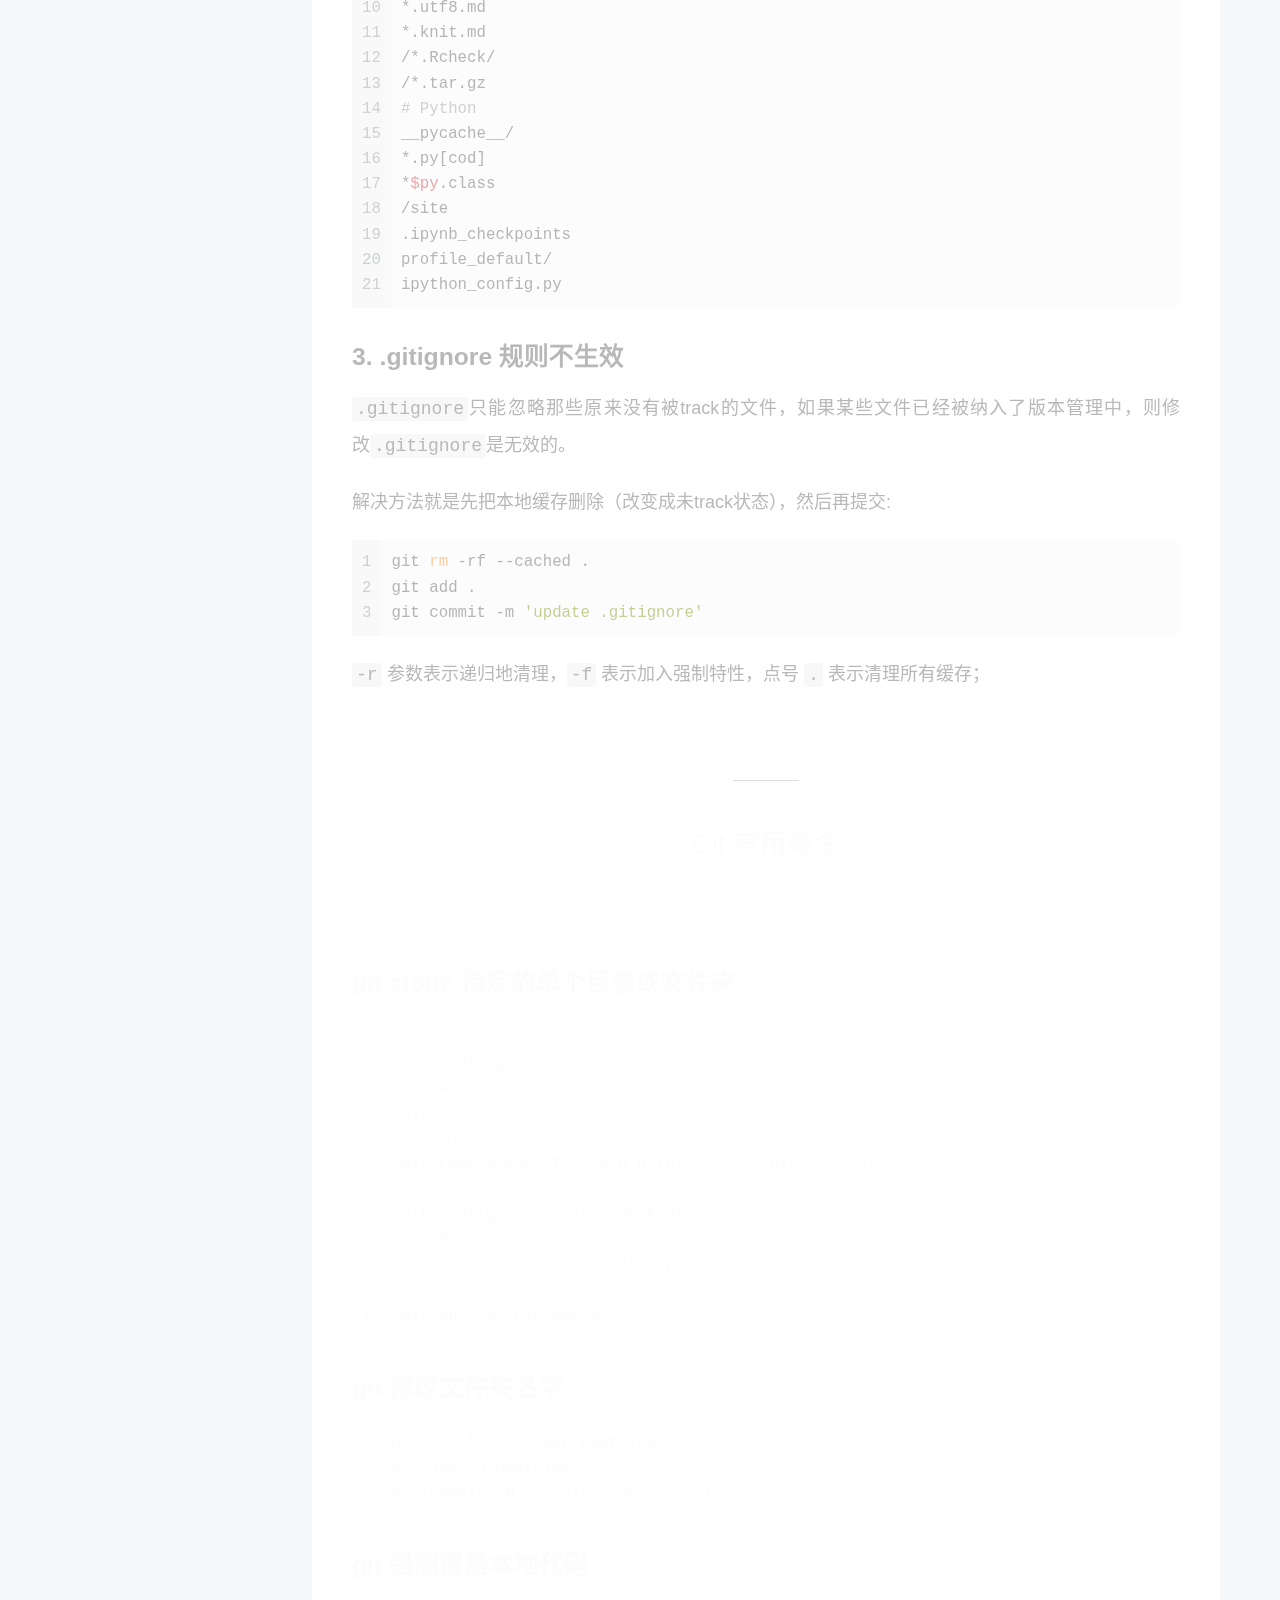
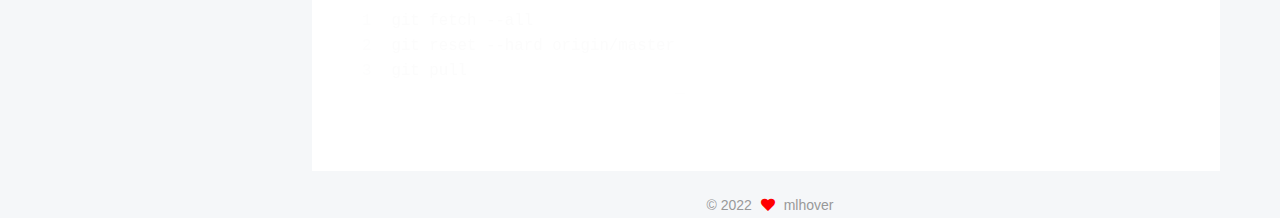
==== commit d21297ae: "Site updated: 2022-11-04 11:47:44" ====
--- a/index.html
+++ b/index.html
@@ -397,6 +397,11 @@
       </div>
   </nav>
 </div>
+  <div class="links-of-author motion-element">
+      <span class="links-of-author-item">
+        <a href="https://github.com/mlhover" title="GitHub → https:&#x2F;&#x2F;github.com&#x2F;mlhover" rel="noopener" target="_blank"><i class="fab fa-github fa-fw"></i>GitHub</a>
+      </span>
+  </div>
 
 
 
--- a/css/main.css
+++ b/css/main.css
@@ -1168,7 +1168,7 @@
 }
 .links-of-author a::before,
 .links-of-author span.exturl::before {
-  background: #e016ba;
+  background: #c6d0ff;
   border-radius: 50%;
   content: ' ';
   display: inline-block;
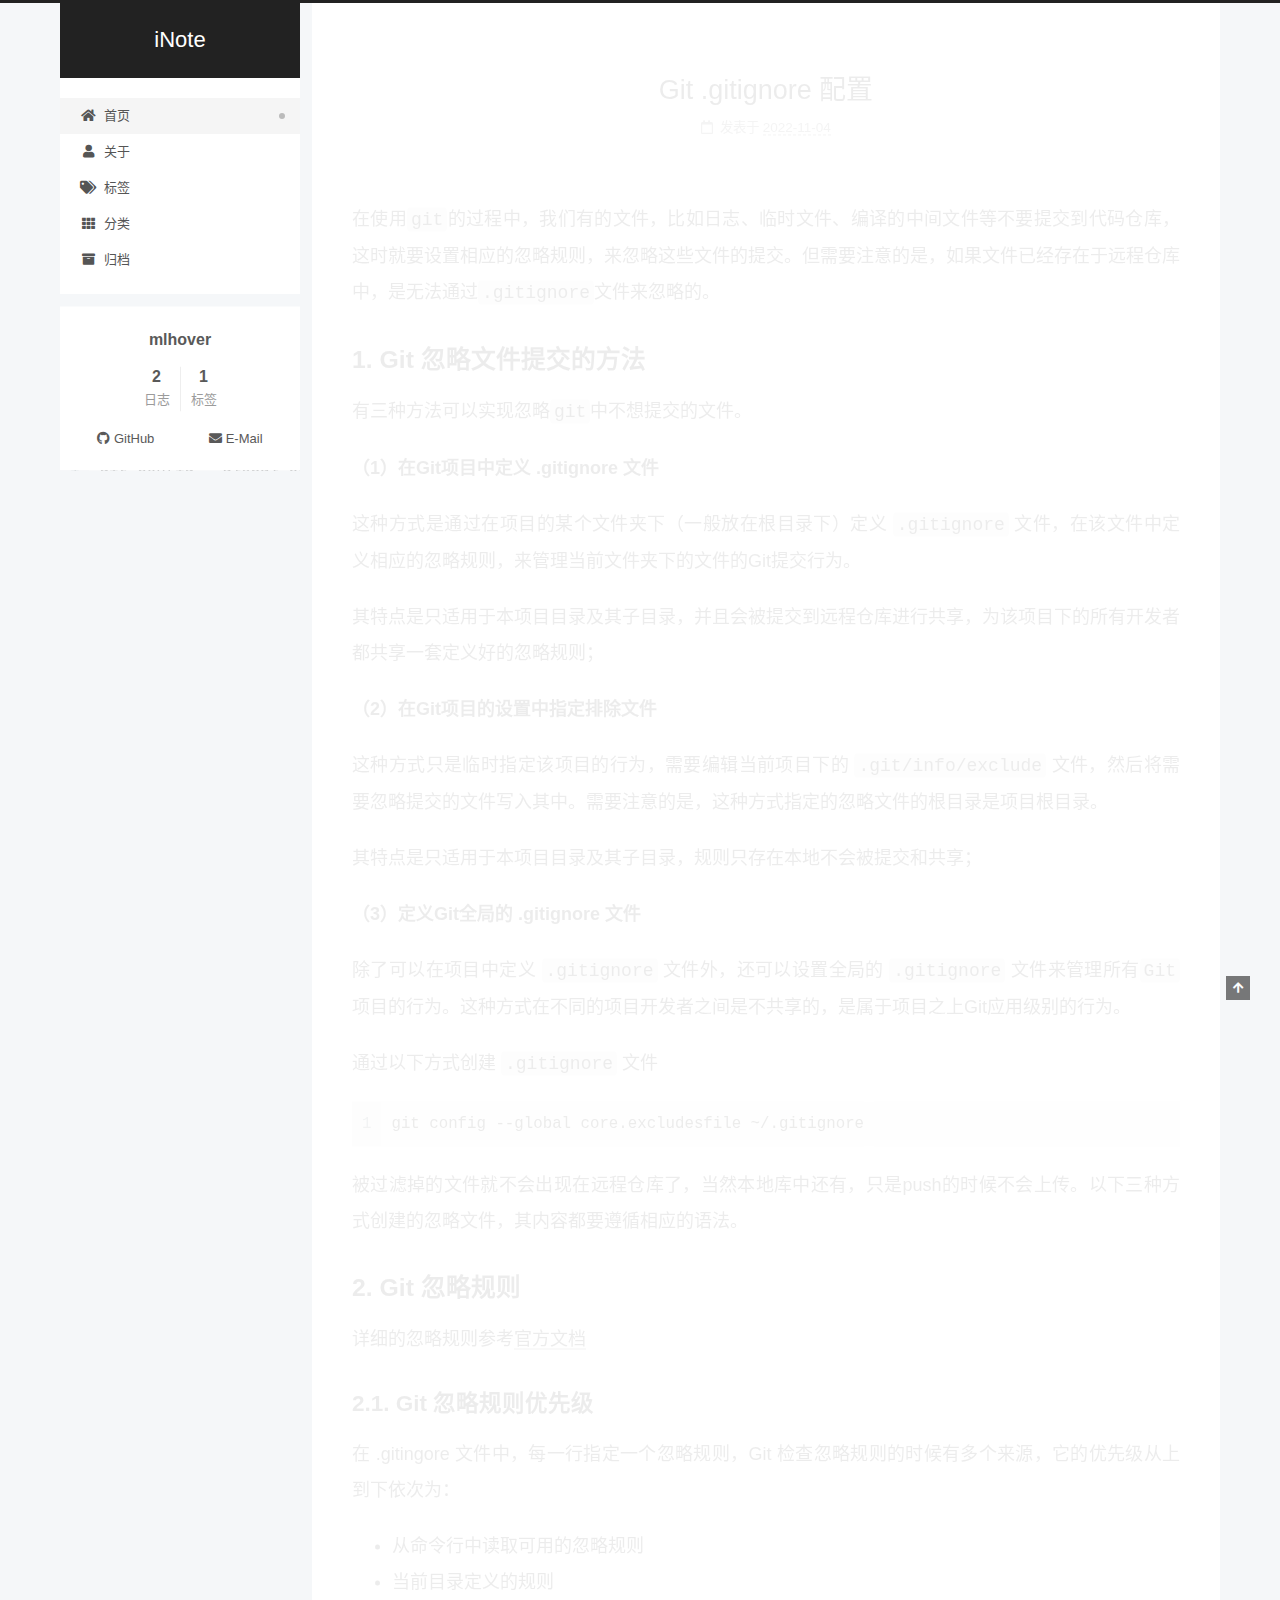
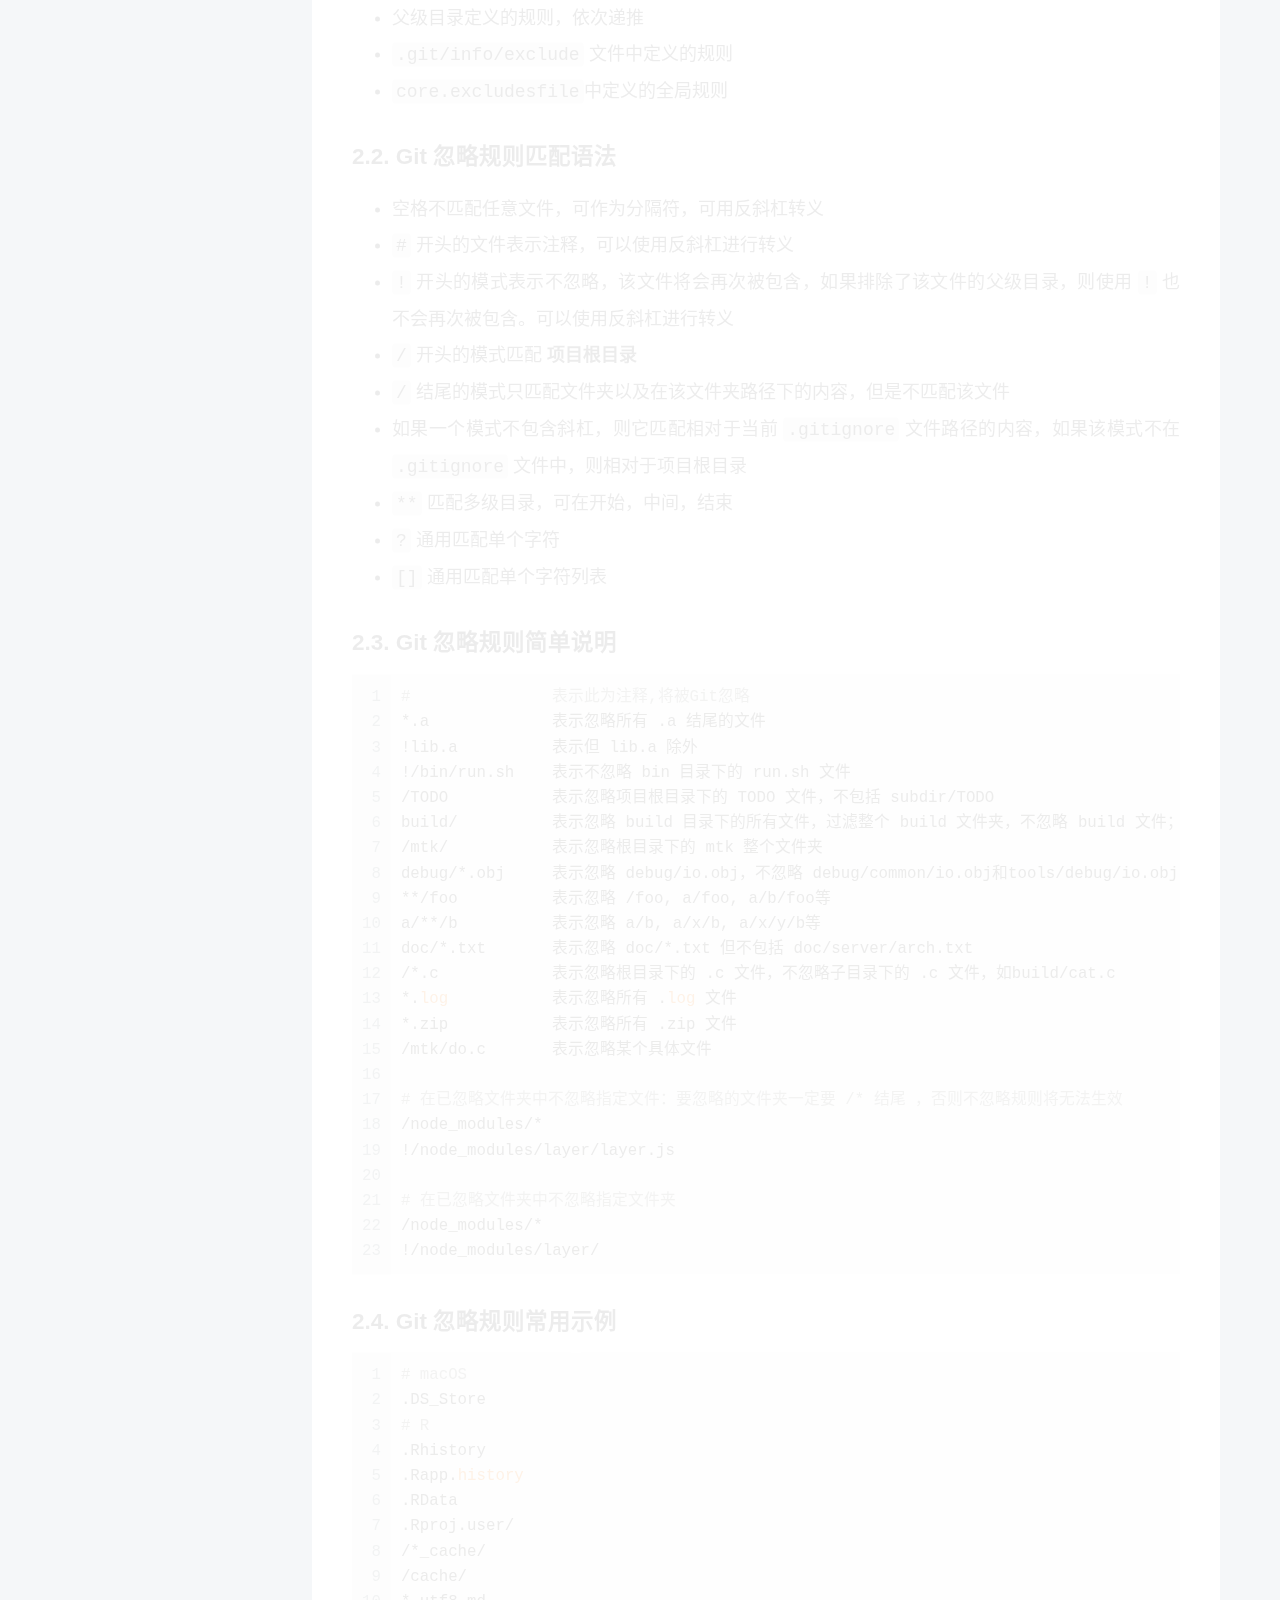
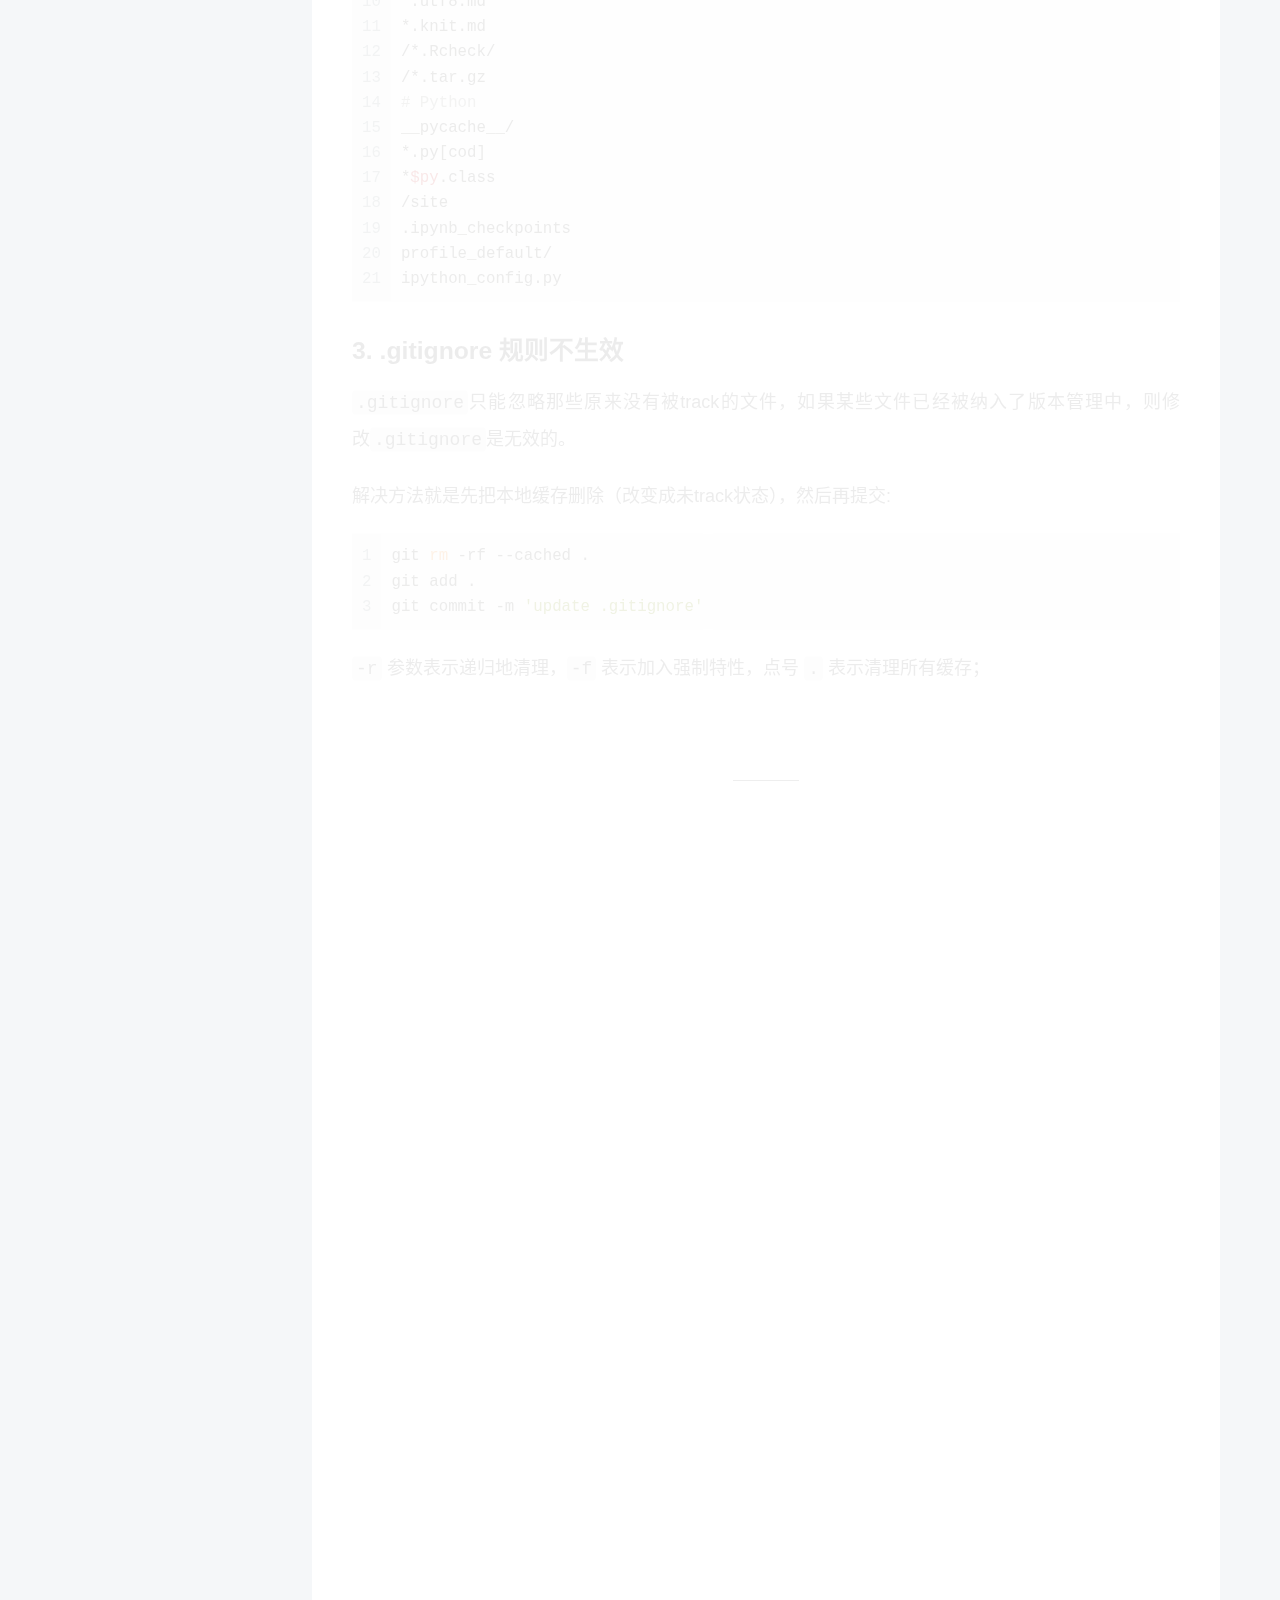
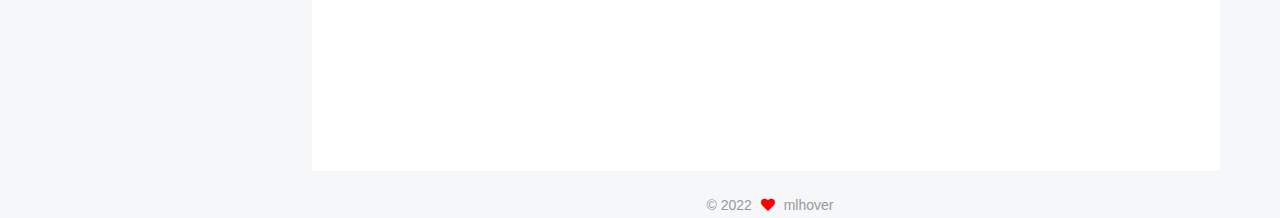
==== commit b7701213: "Site updated: 2022-11-04 14:53:52" ====
--- a/index.html
+++ b/index.html
@@ -401,6 +401,9 @@
       <span class="links-of-author-item">
         <a href="https://github.com/mlhover" title="GitHub → https:&#x2F;&#x2F;github.com&#x2F;mlhover" rel="noopener" target="_blank"><i class="fab fa-github fa-fw"></i>GitHub</a>
       </span>
+      <span class="links-of-author-item">
+        <a href="mailto:ml717hover@gmail.com" title="E-Mail → mailto:ml717hover@gmail.com" rel="noopener" target="_blank"><i class="fa fa-envelope fa-fw"></i>E-Mail</a>
+      </span>
   </div>
 
 
--- a/css/main.css
+++ b/css/main.css
@@ -1168,7 +1168,7 @@
 }
 .links-of-author a::before,
 .links-of-author span.exturl::before {
-  background: #c6d0ff;
+  background: #fff090;
   border-radius: 50%;
   content: ' ';
   display: inline-block;
